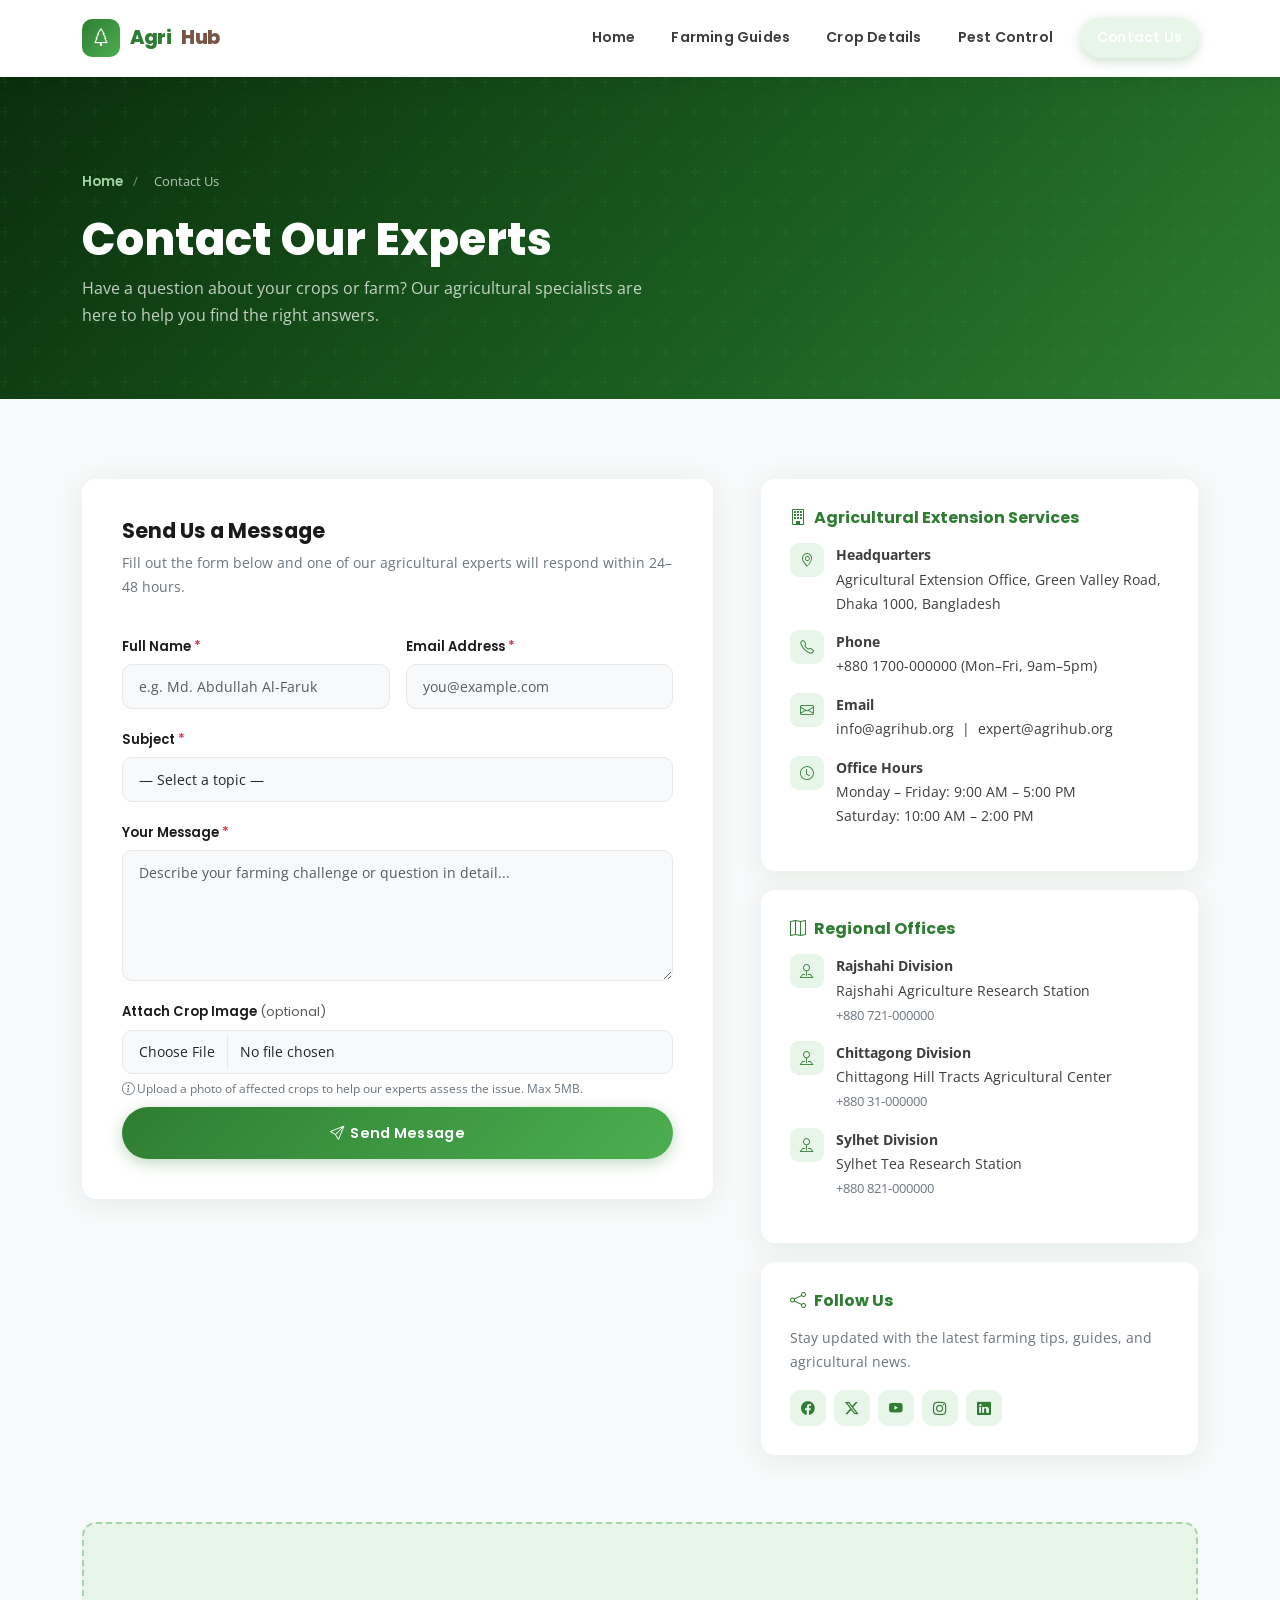
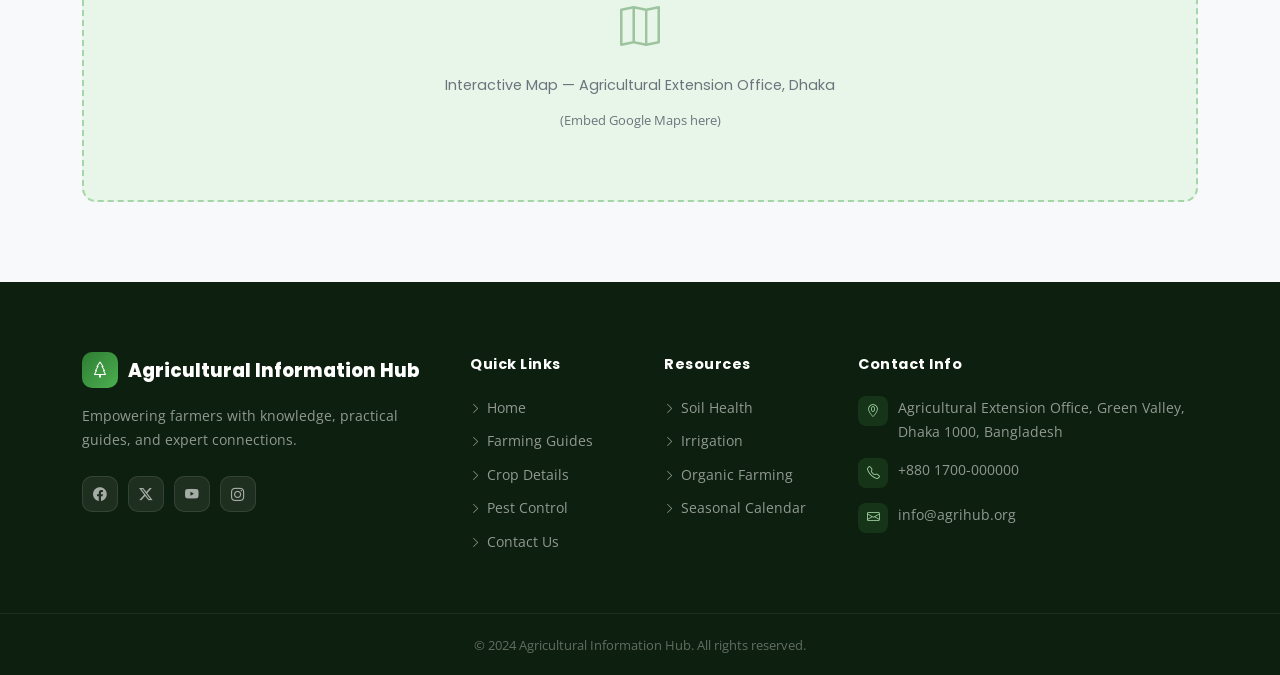
==== contact.html @ 04e67c88 "uploaded base files" ====
<!DOCTYPE html>
<html lang="en">
<head>
  <meta charset="UTF-8" />
  <meta name="viewport" content="width=device-width, initial-scale=1.0" />
  <title>Contact Us – Agricultural Information Hub</title>
  <meta name="description" content="Get in touch with our agricultural experts for personalized farming advice, crop guidance, and pest management support." />

  <link rel="stylesheet" href="https://cdn.jsdelivr.net/npm/bootstrap@5.3.2/dist/css/bootstrap.min.css" />
  <link rel="stylesheet" href="https://cdn.jsdelivr.net/npm/bootstrap-icons@1.11.3/font/bootstrap-icons.min.css" />
  <link rel="stylesheet" href="https://fonts.googleapis.com/css2?family=Poppins:wght@400;600;700;800&family=Open+Sans:wght@400;500;600&display=swap" />
  <link rel="stylesheet" href="css/style.css" />
</head>
<body>

<!-- NAVBAR -->
<nav class="navbar navbar-expand-lg sticky-top" id="mainNav">
  <div class="container">
    <a class="navbar-brand" href="index.html">
      <span class="brand-icon"><i class="bi bi-tree"></i></span>
      Agri<span>Hub</span>
    </a>
    <button class="navbar-toggler" type="button" id="navbarToggler"
            data-bs-toggle="collapse" data-bs-target="#navbarNav"
            aria-controls="navbarNav" aria-expanded="false" aria-label="Toggle navigation">
      <span class="toggler-bar"></span><span class="toggler-bar"></span><span class="toggler-bar"></span>
    </button>
    <div class="collapse navbar-collapse justify-content-end" id="navbarNav">
      <ul class="navbar-nav gap-1">
        <li class="nav-item"><a class="nav-link" href="index.html">Home</a></li>
        <li class="nav-item"><a class="nav-link" href="farming-guides.html">Farming Guides</a></li>
        <li class="nav-item"><a class="nav-link" href="crop-details.html">Crop Details</a></li>
        <li class="nav-item"><a class="nav-link" href="pest-control.html">Pest Control</a></li>
        <li class="nav-item ms-lg-2">
          <a class="nav-link btn-green px-4 active" href="contact.html" style="color:white!important">Contact Us</a>
        </li>
      </ul>
    </div>
  </div>
</nav>

<!-- PAGE HERO -->
<section class="page-hero">
  <div class="container">
    <div class="breadcrumb-nav">
      <a href="index.html">Home</a>
      <span>/</span>
      <span class="current">Contact Us</span>
    </div>
    <h1>Contact Our Experts</h1>
    <p>Have a question about your crops or farm? Our agricultural specialists are here to help you find the right answers.</p>
  </div>
</section>

<!-- CONTACT SECTION -->
<section class="section-contact">
  <div class="container">
    <div class="row g-5">

      <!-- LEFT: Contact Form -->
      <div class="col-lg-7 fade-in">
        <div class="contact-form-wrap">
          <h3>Send Us a Message</h3>
          <p class="subtitle">Fill out the form below and one of our agricultural experts will respond within 24–48 hours.</p>

          <!-- Success Message (hidden by default) -->
          <div class="success-message" id="successMsg">
            <i class="bi bi-check-circle-fill"></i>
            Message Sent Successfully!
            <p style="font-weight:400;font-size:0.9rem;margin-top:0.5rem;color:var(--primary)">Thank you for reaching out. Our team will get back to you within 24–48 hours.</p>
          </div>

          <!-- Contact Form -->
          <form id="contactForm" novalidate>
            <div class="row g-3">

              <!-- Name -->
              <div class="col-md-6">
                <label for="name" class="form-label">Full Name <span class="text-danger">*</span></label>
                <input type="text" class="form-control" id="name" name="name"
                       placeholder="e.g. Md. Abdullah Al-Faruk" autocomplete="name" />
              </div>

              <!-- Email -->
              <div class="col-md-6">
                <label for="email" class="form-label">Email Address <span class="text-danger">*</span></label>
                <input type="email" class="form-control" id="email" name="email"
                       placeholder="you@example.com" autocomplete="email" />
              </div>

              <!-- Subject -->
              <div class="col-12">
                <label for="subject" class="form-label">Subject <span class="text-danger">*</span></label>
                <select class="form-select" id="subject" name="subject">
                  <option value="">— Select a topic —</option>
                  <option value="Crop Cultivation Advice">Crop Cultivation Advice</option>
                  <option value="Pest Control Help">Pest Control Help</option>
                  <option value="Soil Health">Soil Health & Fertilization</option>
                  <option value="Irrigation">Irrigation Methods</option>
                  <option value="Organic Farming">Organic Farming</option>
                  <option value="Seasonal Planning">Seasonal Planning</option>
                  <option value="Other">Other</option>
                </select>
              </div>

              <!-- Message -->
              <div class="col-12">
                <label for="message" class="form-label">Your Message <span class="text-danger">*</span></label>
                <textarea class="form-control" id="message" name="message" rows="5"
                          placeholder="Describe your farming challenge or question in detail..."></textarea>
              </div>

              <!-- File Upload -->
              <div class="col-12">
                <label for="cropImage" class="form-label">
                  Attach Crop Image <span class="text-muted" style="font-weight:400">(optional)</span>
                </label>
                <input type="file" class="form-control" id="cropImage" name="cropImage"
                       accept="image/*,.pdf" />
                <div class="form-text mt-1" style="font-size:0.78rem;color:var(--text-muted)">
                  <i class="bi bi-info-circle"></i> Upload a photo of affected crops to help our experts assess the issue. Max 5MB.
                </div>
              </div>

              <!-- Submit -->
              <div class="col-12 mt-2">
                <button type="submit" class="btn-primary-green w-100 justify-content-center" style="padding:0.85rem">
                  <i class="bi bi-send"></i> Send Message
                </button>
              </div>

            </div>
          </form>
        </div>
      </div>

      <!-- RIGHT: Contact Info -->
      <div class="col-lg-5 fade-in delay-2">

        <!-- Agricultural Extension Services -->
        <div class="contact-info-card">
          <h4><i class="bi bi-building"></i> Agricultural Extension Services</h4>
          <div class="contact-detail">
            <div class="contact-detail-icon"><i class="bi bi-geo-alt"></i></div>
            <div>
              <strong style="font-size:0.9rem">Headquarters</strong><br />
              Agricultural Extension Office, Green Valley Road, Dhaka 1000, Bangladesh
            </div>
          </div>
          <div class="contact-detail">
            <div class="contact-detail-icon"><i class="bi bi-telephone"></i></div>
            <div>
              <strong style="font-size:0.9rem">Phone</strong><br />
              +880 1700-000000 (Mon–Fri, 9am–5pm)
            </div>
          </div>
          <div class="contact-detail">
            <div class="contact-detail-icon"><i class="bi bi-envelope"></i></div>
            <div>
              <strong style="font-size:0.9rem">Email</strong><br />
              info@agrihub.org &nbsp;|&nbsp; expert@agrihub.org
            </div>
          </div>
          <div class="contact-detail">
            <div class="contact-detail-icon"><i class="bi bi-clock"></i></div>
            <div>
              <strong style="font-size:0.9rem">Office Hours</strong><br />
              Monday – Friday: 9:00 AM – 5:00 PM<br />
              Saturday: 10:00 AM – 2:00 PM
            </div>
          </div>
        </div>

        <!-- Regional Offices -->
        <div class="contact-info-card">
          <h4><i class="bi bi-map"></i> Regional Offices</h4>
          <div class="contact-detail">
            <div class="contact-detail-icon"><i class="bi bi-pin-map"></i></div>
            <div>
              <strong style="font-size:0.9rem">Rajshahi Division</strong><br />
              Rajshahi Agriculture Research Station<br />
              <span style="font-size:0.82rem;color:var(--text-muted)">+880 721-000000</span>
            </div>
          </div>
          <div class="contact-detail">
            <div class="contact-detail-icon"><i class="bi bi-pin-map"></i></div>
            <div>
              <strong style="font-size:0.9rem">Chittagong Division</strong><br />
              Chittagong Hill Tracts Agricultural Center<br />
              <span style="font-size:0.82rem;color:var(--text-muted)">+880 31-000000</span>
            </div>
          </div>
          <div class="contact-detail">
            <div class="contact-detail-icon"><i class="bi bi-pin-map"></i></div>
            <div>
              <strong style="font-size:0.9rem">Sylhet Division</strong><br />
              Sylhet Tea Research Station<br />
              <span style="font-size:0.82rem;color:var(--text-muted)">+880 821-000000</span>
            </div>
          </div>
        </div>

        <!-- Follow Us -->
        <div class="contact-info-card">
          <h4><i class="bi bi-share"></i> Follow Us</h4>
          <p style="font-size:0.88rem;color:var(--text-muted);margin-bottom:1rem">Stay updated with the latest farming tips, guides, and agricultural news.</p>
          <div class="d-flex gap-2 flex-wrap">
            <a href="#" class="social-link" style="background:var(--light-green);color:var(--primary);border-color:transparent">
              <i class="bi bi-facebook"></i>
            </a>
            <a href="#" class="social-link" style="background:var(--light-green);color:var(--primary);border-color:transparent">
              <i class="bi bi-twitter-x"></i>
            </a>
            <a href="#" class="social-link" style="background:var(--light-green);color:var(--primary);border-color:transparent">
              <i class="bi bi-youtube"></i>
            </a>
            <a href="#" class="social-link" style="background:var(--light-green);color:var(--primary);border-color:transparent">
              <i class="bi bi-instagram"></i>
            </a>
            <a href="#" class="social-link" style="background:var(--light-green);color:var(--primary);border-color:transparent">
              <i class="bi bi-linkedin"></i>
            </a>
          </div>
        </div>

      </div><!-- end right col -->
    </div><!-- end row -->

    <!-- Map Placeholder -->
    <div class="mt-5 fade-in">
      <div style="background:#e8f5e9;border-radius:var(--radius);height:280px;display:flex;align-items:center;justify-content:center;border:2px dashed #a5d6a7;flex-direction:column;gap:0.8rem">
        <i class="bi bi-map" style="font-size:2.5rem;color:var(--primary);opacity:0.4"></i>
        <p style="color:var(--text-muted);font-family:Poppins;font-size:0.9rem;margin:0">Interactive Map — Agricultural Extension Office, Dhaka</p>
        <span style="font-size:0.8rem;color:var(--text-muted)">(Embed Google Maps here)</span>
      </div>
    </div>

  </div><!-- end container -->
</section>

<!-- FOOTER -->
<footer class="site-footer">
  <div class="container">
    <div class="row g-5">
      <div class="col-lg-4">
        <div class="footer-brand">
          <span class="brand-icon"><i class="bi bi-tree"></i></span>
          Agricultural Information Hub
        </div>
        <p class="footer-desc">Empowering farmers with knowledge, practical guides, and expert connections.</p>
        <div class="social-links">
          <a href="#" class="social-link"><i class="bi bi-facebook"></i></a>
          <a href="#" class="social-link"><i class="bi bi-twitter-x"></i></a>
          <a href="#" class="social-link"><i class="bi bi-youtube"></i></a>
          <a href="#" class="social-link"><i class="bi bi-instagram"></i></a>
        </div>
      </div>
      <div class="col-sm-6 col-lg-2">
        <p class="footer-heading">Quick Links</p>
        <ul class="footer-links">
          <li><a href="index.html"><i class="bi bi-chevron-right"></i> Home</a></li>
          <li><a href="farming-guides.html"><i class="bi bi-chevron-right"></i> Farming Guides</a></li>
          <li><a href="crop-details.html"><i class="bi bi-chevron-right"></i> Crop Details</a></li>
          <li><a href="pest-control.html"><i class="bi bi-chevron-right"></i> Pest Control</a></li>
          <li><a href="contact.html"><i class="bi bi-chevron-right"></i> Contact Us</a></li>
        </ul>
      </div>
      <div class="col-sm-6 col-lg-2">
        <p class="footer-heading">Resources</p>
        <ul class="footer-links">
          <li><a href="#"><i class="bi bi-chevron-right"></i> Soil Health</a></li>
          <li><a href="#"><i class="bi bi-chevron-right"></i> Irrigation</a></li>
          <li><a href="#"><i class="bi bi-chevron-right"></i> Organic Farming</a></li>
          <li><a href="#"><i class="bi bi-chevron-right"></i> Seasonal Calendar</a></li>
        </ul>
      </div>
      <div class="col-lg-4">
        <p class="footer-heading">Contact Info</p>
        <div class="footer-contact-item">
          <span class="footer-contact-icon"><i class="bi bi-geo-alt"></i></span>
          <span>Agricultural Extension Office, Green Valley, Dhaka 1000, Bangladesh</span>
        </div>
        <div class="footer-contact-item">
          <span class="footer-contact-icon"><i class="bi bi-telephone"></i></span>
          <span>+880 1700-000000</span>
        </div>
        <div class="footer-contact-item">
          <span class="footer-contact-icon"><i class="bi bi-envelope"></i></span>
          <span>info@agrihub.org</span>
        </div>
      </div>
    </div>
  </div>
  <div class="footer-bottom">
    <div class="container">
      <p class="mb-0">&copy; 2024 Agricultural Information Hub. All rights reserved.</p>
    </div>
  </div>
</footer>

<button id="scrollTop" aria-label="Scroll to top"><i class="bi bi-arrow-up"></i></button>

<script src="https://cdn.jsdelivr.net/npm/bootstrap@5.3.2/dist/js/bootstrap.bundle.min.js"></script>
<script src="https://code.jquery.com/jquery-3.7.1.min.js"></script>
<script src="js/script.js"></script>
</body>
</html>
---- css/style.css ----
/* =============================================
   Agricultural Information Hub - Main Stylesheet
   Color Palette:
     Primary Green: #2e7d32
     Light Green: #e8f5e9
     Earth Brown: #795548
     Background: #f8f9fa
   Fonts: Poppins (headings), Open Sans (body)
   ============================================= */

/* ---- Google Fonts Import ---- */
@import url('https://fonts.googleapis.com/css2?family=Poppins:wght@400;600;700;800&family=Open+Sans:wght@400;500;600&display=swap');

/* ---- CSS Variables ---- */
:root {
  --primary: #2e7d32;
  --primary-dark: #1b5e20;
  --primary-light: #4caf50;
  --light-green: #e8f5e9;
  --brown: #795548;
  --brown-light: #a1887f;
  --bg: #f8f9fa;
  --white: #ffffff;
  --dark: #1a1a1a;
  --text: #3d3d3d;
  --text-muted: #6c757d;
  --shadow: 0 4px 24px rgba(46,125,50,0.10);
  --shadow-hover: 0 8px 32px rgba(46,125,50,0.18);
  --radius: 14px;
  --transition: all 0.3s cubic-bezier(0.4, 0, 0.2, 1);
}

/* ---- Reset & Base ---- */
*, *::before, *::after { box-sizing: border-box; }

body {
  font-family: 'Open Sans', sans-serif;
  background: var(--bg);
  color: var(--text);
  font-size: 16px;
  line-height: 1.7;
  overflow-x: hidden;
}

h1, h2, h3, h4, h5, h6 {
  font-family: 'Poppins', sans-serif;
  color: var(--dark);
  font-weight: 700;
}

a { text-decoration: none; transition: var(--transition); }
img { max-width: 100%; }

/* =============================================
   NAVBAR
   ============================================= */
.navbar {
  background: var(--white) !important;
  box-shadow: 0 2px 16px rgba(0,0,0,0.08);
  padding: 0.9rem 0;
  z-index: 1050;
}

.navbar-brand {
  display: flex;
  align-items: center;
  gap: 10px;
  font-family: 'Poppins', sans-serif;
  font-weight: 800;
  font-size: 1.2rem;
  color: var(--primary) !important;
  letter-spacing: -0.5px;
}

.navbar-brand .brand-icon {
  width: 38px;
  height: 38px;
  background: linear-gradient(135deg, var(--primary), var(--primary-light));
  border-radius: 10px;
  display: flex;
  align-items: center;
  justify-content: center;
  color: white;
  font-size: 1.1rem;
  flex-shrink: 0;
}

.navbar-brand span { color: var(--brown); }

.nav-link {
  font-family: 'Poppins', sans-serif;
  font-weight: 600;
  font-size: 0.88rem;
  color: var(--text) !important;
  padding: 0.5rem 1rem !important;
  border-radius: 8px;
  letter-spacing: 0.2px;
  transition: var(--transition);
}

.nav-link:hover, .nav-link.active {
  color: var(--primary) !important;
  background: var(--light-green);
}

.navbar-toggler { border: none; outline: none; box-shadow: none !important; }
.navbar-toggler-icon { background-image: none; }
.navbar-toggler .toggler-bar {
  display: block;
  width: 24px;
  height: 2px;
  background: var(--primary);
  margin: 5px 0;
  border-radius: 2px;
  transition: var(--transition);
}

/* =============================================
   HERO SECTION
   ============================================= */
.hero {
  position: relative;
  min-height: 88vh;
  display: flex;
  align-items: center;
  overflow: hidden;
  background: linear-gradient(135deg, #0a2e0c 0%, #1b5e20 40%, #2e7d32 70%, #388e3c 100%);
}

.hero::before {
  content: '';
  position: absolute;
  inset: 0;
  background:
    url("data:image/svg+xml,%3Csvg width='60' height='60' viewBox='0 0 60 60' xmlns='http://www.w3.org/2000/svg'%3E%3Cg fill='none' fill-rule='evenodd'%3E%3Cg fill='%234caf50' fill-opacity='0.07'%3E%3Cpath d='M36 34v-4h-2v4h-4v2h4v4h2v-4h4v-2h-4zm0-30V0h-2v4h-4v2h4v4h2V6h4V4h-4zM6 34v-4H4v4H0v2h4v4h2v-4h4v-2H6zM6 4V0H4v4H0v2h4v4h2V6h4V4H6z'/%3E%3C/g%3E%3C/g%3E%3C/svg%3E");
  opacity: 0.5;
}

.hero-bg-image {
  position: absolute;
  inset: 0;
  background: url('https://images.unsplash.com/photo-1500651230702-0e2d8a49d4ad?w=1600&auto=format&fit=crop') center/cover no-repeat;
  opacity: 0.18;
}

.hero-content {
  position: relative;
  z-index: 2;
  padding: 80px 0;
}

.hero-badge {
  display: inline-flex;
  align-items: center;
  gap: 6px;
  background: rgba(255,255,255,0.12);
  border: 1px solid rgba(255,255,255,0.2);
  color: #a5d6a7;
  font-family: 'Poppins', sans-serif;
  font-size: 0.78rem;
  font-weight: 600;
  letter-spacing: 1px;
  text-transform: uppercase;
  padding: 6px 14px;
  border-radius: 50px;
  margin-bottom: 1.4rem;
}

.hero h1 {
  font-family: 'Poppins', sans-serif;
  font-size: clamp(2.4rem, 5vw, 4rem);
  font-weight: 800;
  color: #ffffff;
  line-height: 1.15;
  letter-spacing: -1px;
  margin-bottom: 1.2rem;
}

.hero h1 .highlight {
  color: #a5d6a7;
  position: relative;
}

.hero p {
  color: rgba(255,255,255,0.8);
  font-size: 1.1rem;
  max-width: 540px;
  margin-bottom: 2rem;
  line-height: 1.75;
}

.hero-stats {
  display: flex;
  gap: 2rem;
  margin-top: 2.5rem;
  flex-wrap: wrap;
}

.hero-stat {
  text-align: center;
}

.hero-stat strong {
  display: block;
  font-family: 'Poppins', sans-serif;
  font-size: 1.6rem;
  font-weight: 800;
  color: #fff;
}

.hero-stat span {
  font-size: 0.78rem;
  color: rgba(255,255,255,0.65);
  letter-spacing: 0.5px;
}

.hero-image-wrap {
  position: relative;
  z-index: 2;
}

.hero-image-card {
  background: rgba(255,255,255,0.08);
  backdrop-filter: blur(16px);
  border: 1px solid rgba(255,255,255,0.15);
  border-radius: 20px;
  overflow: hidden;
  box-shadow: 0 24px 60px rgba(0,0,0,0.3);
}

.hero-image-card img {
  width: 100%;
  height: 360px;
  object-fit: cover;
  display: block;
}

/* Floating info cards on hero image */
.hero-float-card {
  position: absolute;
  background: white;
  border-radius: 12px;
  padding: 12px 16px;
  box-shadow: 0 8px 24px rgba(0,0,0,0.15);
  display: flex;
  align-items: center;
  gap: 10px;
  font-family: 'Poppins', sans-serif;
}

.hero-float-card.card-1 { bottom: -16px; left: -24px; }
.hero-float-card.card-2 { top: -16px; right: -20px; }

.hero-float-icon {
  width: 38px; height: 38px;
  background: var(--light-green);
  border-radius: 10px;
  display: flex;
  align-items: center;
  justify-content: center;
  color: var(--primary);
  font-size: 1rem;
  flex-shrink: 0;
}

.hero-float-label { font-size: 0.7rem; color: var(--text-muted); }
.hero-float-value { font-size: 0.85rem; font-weight: 700; color: var(--dark); line-height: 1.2; }

/* =============================================
   BUTTONS
   ============================================= */
.btn-primary-green {
  background: linear-gradient(135deg, var(--primary), var(--primary-light));
  color: white;
  border: none;
  padding: 0.72rem 1.8rem;
  border-radius: 50px;
  font-family: 'Poppins', sans-serif;
  font-weight: 600;
  font-size: 0.9rem;
  letter-spacing: 0.3px;
  transition: var(--transition);
  box-shadow: 0 4px 15px rgba(46,125,50,0.3);
  cursor: pointer;
  display: inline-flex;
  align-items: center;
  gap: 6px;
}

.btn-primary-green:hover {
  transform: translateY(-2px);
  box-shadow: 0 8px 25px rgba(46,125,50,0.4);
  color: white;
}

.btn-outline-green {
  background: transparent;
  color: white;
  border: 2px solid rgba(255,255,255,0.5);
  padding: 0.68rem 1.8rem;
  border-radius: 50px;
  font-family: 'Poppins', sans-serif;
  font-weight: 600;
  font-size: 0.9rem;
  transition: var(--transition);
  cursor: pointer;
  display: inline-flex;
  align-items: center;
  gap: 6px;
}

.btn-outline-green:hover {
  background: rgba(255,255,255,0.1);
  border-color: white;
  color: white;
  transform: translateY(-2px);
}

.btn-green {
  background: linear-gradient(135deg, var(--primary), var(--primary-light));
  color: white;
  border: none;
  padding: 0.6rem 1.4rem;
  border-radius: 50px;
  font-family: 'Poppins', sans-serif;
  font-weight: 600;
  font-size: 0.85rem;
  transition: var(--transition);
  box-shadow: 0 3px 12px rgba(46,125,50,0.25);
  cursor: pointer;
  display: inline-flex;
  align-items: center;
  gap: 5px;
}

.btn-green:hover {
  transform: translateY(-2px);
  box-shadow: 0 6px 20px rgba(46,125,50,0.35);
  color: white;
}

/* =============================================
   SECTION HEADERS
   ============================================= */
.section-header {
  text-align: center;
  margin-bottom: 3rem;
}

.section-tag {
  display: inline-block;
  background: var(--light-green);
  color: var(--primary);
  font-family: 'Poppins', sans-serif;
  font-size: 0.75rem;
  font-weight: 700;
  letter-spacing: 1.5px;
  text-transform: uppercase;
  padding: 5px 14px;
  border-radius: 50px;
  margin-bottom: 0.8rem;
}

.section-title {
  font-family: 'Poppins', sans-serif;
  font-size: clamp(1.7rem, 3vw, 2.4rem);
  font-weight: 800;
  color: var(--dark);
  line-height: 1.2;
  letter-spacing: -0.5px;
  margin-bottom: 0.8rem;
}

.section-title .accent { color: var(--primary); }

.section-desc {
  color: var(--text-muted);
  max-width: 560px;
  margin: 0 auto;
  font-size: 0.97rem;
}

/* =============================================
   FEATURED CARDS
   ============================================= */
.section-features { padding: 90px 0; background: var(--white); }

.feature-card {
  background: var(--white);
  border-radius: var(--radius);
  overflow: hidden;
  box-shadow: var(--shadow);
  transition: var(--transition);
  height: 100%;
  border: 1px solid rgba(0,0,0,0.04);
}

.feature-card:hover {
  transform: translateY(-6px);
  box-shadow: var(--shadow-hover);
}

.feature-card-img {
  width: 100%;
  height: 200px;
  object-fit: cover;
}

.feature-card-icon {
  width: 52px; height: 52px;
  background: var(--light-green);
  border-radius: 14px;
  display: flex;
  align-items: center;
  justify-content: center;
  color: var(--primary);
  font-size: 1.4rem;
  margin: -26px 24px 0;
  position: relative;
  z-index: 1;
  box-shadow: 0 4px 16px rgba(46,125,50,0.18);
  flex-shrink: 0;
}

.feature-card-body {
  padding: 1.2rem 1.5rem 1.8rem;
}

.feature-card-body h3 {
  font-size: 1.15rem;
  font-weight: 700;
  margin-bottom: 0.5rem;
  margin-top: 0.8rem;
}

.feature-card-body p {
  color: var(--text-muted);
  font-size: 0.9rem;
  margin-bottom: 1.2rem;
}

/* =============================================
   WHY HUB SECTION
   ============================================= */
.section-why {
  padding: 90px 0;
  background: linear-gradient(135deg, #0a2e0c 0%, #1b5e20 60%, #2e7d32 100%);
  position: relative;
  overflow: hidden;
}

.section-why::before {
  content: '';
  position: absolute;
  inset: 0;
  background: url("data:image/svg+xml,%3Csvg width='80' height='80' viewBox='0 0 80 80' xmlns='http://www.w3.org/2000/svg'%3E%3Cg fill='%234caf50' fill-opacity='0.06' fill-rule='evenodd'%3E%3Ccircle cx='40' cy='40' r='20'/%3E%3C/g%3E%3C/svg%3E");
}

.section-why .section-tag { background: rgba(165,214,167,0.15); color: #a5d6a7; }
.section-why .section-title { color: white; }
.section-why .section-desc { color: rgba(255,255,255,0.65); }

.why-card {
  background: rgba(255,255,255,0.06);
  border: 1px solid rgba(255,255,255,0.1);
  border-radius: var(--radius);
  padding: 2rem 1.5rem;
  transition: var(--transition);
  position: relative;
  z-index: 1;
}

.why-card:hover {
  background: rgba(255,255,255,0.1);
  transform: translateY(-4px);
}

.why-icon {
  width: 58px; height: 58px;
  background: rgba(165,214,167,0.15);
  border-radius: 16px;
  display: flex;
  align-items: center;
  justify-content: center;
  color: #a5d6a7;
  font-size: 1.5rem;
  margin-bottom: 1.2rem;
}

.why-card h4 {
  font-size: 1rem;
  font-weight: 700;
  color: white;
  margin-bottom: 0.5rem;
}

.why-card p {
  color: rgba(255,255,255,0.6);
  font-size: 0.88rem;
  margin: 0;
}

/* =============================================
   CTA SECTION
   ============================================= */
.section-cta {
  padding: 80px 0;
  background: var(--light-green);
}

.cta-box {
  background: linear-gradient(135deg, var(--primary), var(--primary-light));
  border-radius: 24px;
  padding: 4rem;
  text-align: center;
  position: relative;
  overflow: hidden;
  box-shadow: 0 16px 48px rgba(46,125,50,0.25);
}

.cta-box::before {
  content: '';
  position: absolute;
  width: 300px; height: 300px;
  background: rgba(255,255,255,0.06);
  border-radius: 50%;
  top: -100px; right: -80px;
}

.cta-box::after {
  content: '';
  position: absolute;
  width: 200px; height: 200px;
  background: rgba(255,255,255,0.05);
  border-radius: 50%;
  bottom: -60px; left: -40px;
}

.cta-box h2 {
  color: white;
  font-size: clamp(1.6rem, 3vw, 2.2rem);
  margin-bottom: 0.8rem;
  position: relative;
  z-index: 1;
}

.cta-box p {
  color: rgba(255,255,255,0.8);
  font-size: 1rem;
  max-width: 500px;
  margin: 0 auto 2rem;
  position: relative;
  z-index: 1;
}

.cta-box .btn-wrap {
  position: relative;
  z-index: 1;
  display: flex;
  gap: 1rem;
  justify-content: center;
  flex-wrap: wrap;
}

.btn-cta-white {
  background: white;
  color: var(--primary);
  border: none;
  padding: 0.72rem 1.8rem;
  border-radius: 50px;
  font-family: 'Poppins', sans-serif;
  font-weight: 700;
  font-size: 0.9rem;
  transition: var(--transition);
  cursor: pointer;
  display: inline-flex;
  align-items: center;
  gap: 6px;
}

.btn-cta-white:hover {
  transform: translateY(-2px);
  box-shadow: 0 8px 24px rgba(0,0,0,0.15);
  color: var(--primary);
}

.btn-cta-outline {
  background: transparent;
  color: white;
  border: 2px solid rgba(255,255,255,0.5);
  padding: 0.68rem 1.8rem;
  border-radius: 50px;
  font-family: 'Poppins', sans-serif;
  font-weight: 600;
  font-size: 0.9rem;
  transition: var(--transition);
  cursor: pointer;
  display: inline-flex;
  align-items: center;
  gap: 6px;
  text-decoration: none;
}

.btn-cta-outline:hover {
  background: rgba(255,255,255,0.1);
  border-color: white;
  color: white;
  transform: translateY(-2px);
}

/* =============================================
   FOOTER
   ============================================= */
.site-footer {
  background: #0d1f0e;
  color: rgba(255,255,255,0.75);
  padding: 70px 0 0;
}

.footer-brand {
  display: flex;
  align-items: center;
  gap: 10px;
  font-family: 'Poppins', sans-serif;
  font-weight: 800;
  font-size: 1.15rem;
  color: white;
  margin-bottom: 1rem;
}

.footer-brand .brand-icon {
  width: 36px; height: 36px;
  background: linear-gradient(135deg, var(--primary), var(--primary-light));
  border-radius: 10px;
  display: flex;
  align-items: center;
  justify-content: center;
  color: white;
  font-size: 1rem;
  flex-shrink: 0;
}

.footer-desc {
  font-size: 0.88rem;
  color: rgba(255,255,255,0.55);
  margin-bottom: 1.5rem;
  line-height: 1.7;
}

.footer-heading {
  font-family: 'Poppins', sans-serif;
  font-size: 0.9rem;
  font-weight: 700;
  color: white;
  margin-bottom: 1.2rem;
  letter-spacing: 0.5px;
}

.footer-links { list-style: none; padding: 0; margin: 0; }
.footer-links li { margin-bottom: 0.6rem; }
.footer-links a {
  color: rgba(255,255,255,0.55);
  font-size: 0.88rem;
  display: flex;
  align-items: center;
  gap: 6px;
  transition: var(--transition);
}
.footer-links a:hover { color: #a5d6a7; padding-left: 4px; }
.footer-links a i { font-size: 0.7rem; }

.footer-contact-item {
  display: flex;
  align-items: flex-start;
  gap: 10px;
  margin-bottom: 0.9rem;
  font-size: 0.88rem;
  color: rgba(255,255,255,0.55);
}

.footer-contact-icon {
  width: 30px; height: 30px;
  background: rgba(76,175,80,0.15);
  border-radius: 8px;
  display: flex;
  align-items: center;
  justify-content: center;
  color: #a5d6a7;
  flex-shrink: 0;
  font-size: 0.8rem;
}

.social-links { display: flex; gap: 10px; margin-top: 1.2rem; }

.social-link {
  width: 36px; height: 36px;
  background: rgba(255,255,255,0.07);
  border: 1px solid rgba(255,255,255,0.1);
  border-radius: 10px;
  display: flex;
  align-items: center;
  justify-content: center;
  color: rgba(255,255,255,0.6);
  font-size: 0.85rem;
  transition: var(--transition);
}

.social-link:hover {
  background: var(--primary);
  border-color: var(--primary);
  color: white;
  transform: translateY(-2px);
}

.footer-bottom {
  border-top: 1px solid rgba(255,255,255,0.07);
  margin-top: 50px;
  padding: 1.2rem 0;
  text-align: center;
  font-size: 0.82rem;
  color: rgba(255,255,255,0.35);
}

/* =============================================
   PAGE HERO (inner pages)
   ============================================= */
.page-hero {
  background: linear-gradient(135deg, #0a2e0c 0%, #1b5e20 60%, #2e7d32 100%);
  padding: 90px 0 70px;
  position: relative;
  overflow: hidden;
}

.page-hero::before {
  content: '';
  position: absolute;
  inset: 0;
  background: url("data:image/svg+xml,%3Csvg width='60' height='60' viewBox='0 0 60 60' xmlns='http://www.w3.org/2000/svg'%3E%3Cg fill='%234caf50' fill-opacity='0.07'%3E%3Cpath d='M36 34v-4h-2v4h-4v2h4v4h2v-4h4v-2h-4zm0-30V0h-2v4h-4v2h4v4h2V6h4V4h-4zM6 34v-4H4v4H0v2h4v4h2v-4h4v-2H6zM6 4V0H4v4H0v2h4v4h2V6h4V4H6z'/%3E%3C/g%3E%3C/svg%3E");
}

.page-hero h1 {
  font-family: 'Poppins', sans-serif;
  font-size: clamp(1.8rem, 4vw, 2.8rem);
  font-weight: 800;
  color: white;
  margin-bottom: 0.5rem;
  position: relative;
  z-index: 1;
}

.page-hero p {
  color: rgba(255,255,255,0.75);
  font-size: 1rem;
  max-width: 560px;
  margin: 0;
  position: relative;
  z-index: 1;
}

.breadcrumb-nav {
  position: relative;
  z-index: 1;
  margin-bottom: 1.2rem;
}

.breadcrumb-nav a {
  color: #a5d6a7;
  font-size: 0.82rem;
  font-family: 'Poppins', sans-serif;
  font-weight: 600;
}

.breadcrumb-nav span {
  color: rgba(255,255,255,0.45);
  font-size: 0.82rem;
  margin: 0 6px;
}

.breadcrumb-nav .current {
  color: rgba(255,255,255,0.7);
  font-size: 0.82rem;
}

/* =============================================
   GUIDE CARDS (Farming Guides)
   ============================================= */
.section-guides { padding: 80px 0; }

.filter-bar {
  display: flex;
  gap: 8px;
  flex-wrap: wrap;
  margin-bottom: 2.5rem;
}

.filter-btn {
  background: var(--white);
  border: 1.5px solid #e0e0e0;
  color: var(--text-muted);
  padding: 7px 18px;
  border-radius: 50px;
  font-family: 'Poppins', sans-serif;
  font-size: 0.82rem;
  font-weight: 600;
  cursor: pointer;
  transition: var(--transition);
}

.filter-btn:hover, .filter-btn.active {
  background: var(--primary);
  border-color: var(--primary);
  color: white;
  box-shadow: 0 3px 12px rgba(46,125,50,0.25);
}

.guide-card {
  background: var(--white);
  border-radius: var(--radius);
  overflow: hidden;
  box-shadow: var(--shadow);
  transition: var(--transition);
  height: 100%;
  border: 1px solid rgba(0,0,0,0.04);
}

.guide-card:hover {
  transform: translateY(-5px);
  box-shadow: var(--shadow-hover);
}

.guide-card-img {
  width: 100%;
  height: 190px;
  object-fit: cover;
}

.guide-cat-tag {
  display: inline-block;
  font-size: 0.7rem;
  font-family: 'Poppins', sans-serif;
  font-weight: 700;
  letter-spacing: 0.5px;
  text-transform: uppercase;
  padding: 3px 10px;
  border-radius: 50px;
  margin-bottom: 0.6rem;
}

.tag-crop { background: #e8f5e9; color: #2e7d32; }
.tag-organic { background: #f3e5f5; color: #7b1fa2; }
.tag-seasonal { background: #fff3e0; color: #e65100; }
.tag-irrigation { background: #e3f2fd; color: #1565c0; }

.guide-card-body {
  padding: 1.3rem 1.4rem 1.6rem;
}

.guide-card-body h4 {
  font-size: 1rem;
  font-weight: 700;
  margin-bottom: 0.5rem;
  color: var(--dark);
}

.guide-card-body p {
  color: var(--text-muted);
  font-size: 0.86rem;
  margin-bottom: 1rem;
  line-height: 1.6;
}

.guide-meta {
  display: flex;
  align-items: center;
  justify-content: space-between;
  font-size: 0.78rem;
  color: var(--text-muted);
  margin-bottom: 1rem;
}

.guide-meta i { font-size: 0.75rem; margin-right: 3px; }

/* =============================================
   CROP DETAILS PAGE
   ============================================= */
.section-crops { padding: 80px 0; }

.crop-category-tabs .nav-link {
  color: var(--text-muted) !important;
  font-size: 0.88rem;
  padding: 0.5rem 1.2rem !important;
  border-radius: 50px !important;
  border: 1.5px solid transparent !important;
}

.crop-category-tabs .nav-link.active {
  background: var(--primary) !important;
  color: white !important;
  border-color: var(--primary) !important;
}

.crop-card {
  background: var(--white);
  border-radius: var(--radius);
  overflow: hidden;
  box-shadow: var(--shadow);
  transition: var(--transition);
  border: 1px solid rgba(0,0,0,0.04);
  margin-bottom: 1.5rem;
}

.crop-card:hover { box-shadow: var(--shadow-hover); }

.crop-card-img {
  width: 100%;
  height: 180px;
  object-fit: cover;
}

.crop-card-body { padding: 1.4rem; }

.crop-card-body h4 {
  font-size: 1.05rem;
  font-weight: 700;
  margin-bottom: 1rem;
  color: var(--dark);
}

.crop-info-grid {
  display: grid;
  grid-template-columns: 1fr 1fr;
  gap: 0.6rem;
  margin-bottom: 1rem;
}

.crop-info-item {
  background: var(--bg);
  border-radius: 8px;
  padding: 0.5rem 0.7rem;
}

.crop-info-label {
  font-size: 0.7rem;
  color: var(--text-muted);
  font-weight: 600;
  letter-spacing: 0.3px;
  text-transform: uppercase;
  display: block;
  margin-bottom: 2px;
}

.crop-info-value {
  font-size: 0.82rem;
  font-weight: 600;
  color: var(--dark);
}

.crop-uses {
  font-size: 0.82rem;
  color: var(--text-muted);
  border-top: 1px solid #f0f0f0;
  padding-top: 0.8rem;
  margin-top: 0.5rem;
}

.crop-uses strong { color: var(--primary); }

/* =============================================
   PEST CONTROL PAGE
   ============================================= */
.section-pest { padding: 80px 0; }

.pest-section-card {
  background: var(--white);
  border-radius: var(--radius);
  padding: 2.2rem;
  box-shadow: var(--shadow);
  margin-bottom: 2rem;
  border-left: 4px solid var(--primary);
}

.pest-section-title {
  display: flex;
  align-items: center;
  gap: 12px;
  margin-bottom: 1.5rem;
}

.pest-section-icon {
  width: 48px; height: 48px;
  background: var(--light-green);
  border-radius: 12px;
  display: flex;
  align-items: center;
  justify-content: center;
  color: var(--primary);
  font-size: 1.3rem;
}

.pest-section-title h3 {
  font-size: 1.2rem;
  font-weight: 700;
  margin: 0;
}

.pest-method-item {
  display: flex;
  align-items: flex-start;
  gap: 14px;
  padding: 1rem 0;
  border-bottom: 1px solid #f5f5f5;
}

.pest-method-item:last-child { border-bottom: none; }

.pest-method-icon {
  width: 40px; height: 40px;
  background: var(--light-green);
  border-radius: 10px;
  display: flex;
  align-items: center;
  justify-content: center;
  color: var(--primary);
  font-size: 1rem;
  flex-shrink: 0;
}

.pest-method-item h5 {
  font-size: 0.92rem;
  font-weight: 700;
  margin-bottom: 0.2rem;
}

.pest-method-item p {
  font-size: 0.85rem;
  color: var(--text-muted);
  margin: 0;
}

.tips-card {
  background: linear-gradient(135deg, var(--primary), var(--primary-light));
  border-radius: var(--radius);
  padding: 2.2rem;
  color: white;
}

.tips-card h3 {
  color: white;
  font-size: 1.2rem;
  margin-bottom: 1.2rem;
  display: flex;
  align-items: center;
  gap: 10px;
}

.tips-list { list-style: none; padding: 0; margin: 0; }

.tips-list li {
  display: flex;
  align-items: flex-start;
  gap: 10px;
  padding: 0.6rem 0;
  border-bottom: 1px solid rgba(255,255,255,0.12);
  font-size: 0.88rem;
  color: rgba(255,255,255,0.85);
}

.tips-list li:last-child { border-bottom: none; }

.tips-list li::before {
  content: '✓';
  width: 20px; height: 20px;
  background: rgba(255,255,255,0.15);
  border-radius: 50%;
  display: flex;
  align-items: center;
  justify-content: center;
  font-size: 0.7rem;
  flex-shrink: 0;
  margin-top: 1px;
}

/* =============================================
   CONTACT PAGE
   ============================================= */
.section-contact { padding: 80px 0; }

.contact-form-wrap {
  background: var(--white);
  border-radius: var(--radius);
  padding: 2.5rem;
  box-shadow: var(--shadow);
}

.contact-form-wrap h3 {
  font-size: 1.3rem;
  font-weight: 700;
  margin-bottom: 0.4rem;
}

.contact-form-wrap .subtitle {
  color: var(--text-muted);
  font-size: 0.9rem;
  margin-bottom: 2rem;
}

.form-label {
  font-family: 'Poppins', sans-serif;
  font-size: 0.82rem;
  font-weight: 600;
  color: var(--dark);
  margin-bottom: 0.4rem;
}

.form-control, .form-select {
  border: 1.5px solid #e8e8e8;
  border-radius: 10px;
  padding: 0.65rem 1rem;
  font-size: 0.9rem;
  font-family: 'Open Sans', sans-serif;
  transition: var(--transition);
  background: var(--bg);
}

.form-control:focus, .form-select:focus {
  border-color: var(--primary);
  box-shadow: 0 0 0 3px rgba(46,125,50,0.1);
  background: white;
  outline: none;
}

.form-control.is-invalid { border-color: #e53935; }
.invalid-feedback { font-size: 0.78rem; }

.success-message {
  display: none;
  background: var(--light-green);
  border: 1px solid #a5d6a7;
  border-radius: 12px;
  padding: 1.2rem 1.5rem;
  text-align: center;
  color: var(--primary);
  font-family: 'Poppins', sans-serif;
  font-weight: 600;
}

.success-message i { font-size: 2rem; display: block; margin-bottom: 0.5rem; }

.contact-info-wrap { margin-top: 1.5rem; }

.contact-info-card {
  background: var(--white);
  border-radius: var(--radius);
  padding: 1.8rem;
  box-shadow: var(--shadow);
  margin-bottom: 1.2rem;
}

.contact-info-card h4 {
  font-size: 1rem;
  font-weight: 700;
  margin-bottom: 1rem;
  display: flex;
  align-items: center;
  gap: 8px;
  color: var(--primary);
}

.contact-detail {
  display: flex;
  align-items: flex-start;
  gap: 12px;
  margin-bottom: 0.9rem;
  font-size: 0.88rem;
  color: var(--text);
}

.contact-detail-icon {
  width: 34px; height: 34px;
  background: var(--light-green);
  border-radius: 9px;
  display: flex;
  align-items: center;
  justify-content: center;
  color: var(--primary);
  font-size: 0.85rem;
  flex-shrink: 0;
}

/* =============================================
   SCROLL TO TOP
   ============================================= */
#scrollTop {
  position: fixed;
  bottom: 28px;
  right: 28px;
  width: 44px; height: 44px;
  background: var(--primary);
  color: white;
  border: none;
  border-radius: 12px;
  display: none;
  align-items: center;
  justify-content: center;
  font-size: 1rem;
  cursor: pointer;
  box-shadow: 0 4px 16px rgba(46,125,50,0.35);
  transition: var(--transition);
  z-index: 9999;
}

#scrollTop:hover {
  background: var(--primary-dark);
  transform: translateY(-2px);
}

#scrollTop.visible { display: flex; }

/* =============================================
   ANIMATIONS (Fade In)
   ============================================= */
.fade-in {
  opacity: 0;
  transform: translateY(30px);
  transition: opacity 0.6s ease, transform 0.6s ease;
}

.fade-in.visible {
  opacity: 1;
  transform: translateY(0);
}

/* Delay variants */
.delay-1 { transition-delay: 0.1s; }
.delay-2 { transition-delay: 0.2s; }
.delay-3 { transition-delay: 0.3s; }
.delay-4 { transition-delay: 0.4s; }

/* =============================================
   RESPONSIVE
   ============================================= */
@media (max-width: 991px) {
  .hero { min-height: auto; }
  .hero-content { padding: 60px 0 40px; }
  .hero-image-wrap { margin-top: 2rem; }
  .hero-float-card.card-1, .hero-float-card.card-2 { display: none; }
  .cta-box { padding: 2.5rem 1.5rem; }
}

@media (max-width: 767px) {
  .hero h1 { font-size: 2rem; }
  .hero-stats { gap: 1.2rem; }
  .section-features, .section-why, .section-cta { padding: 60px 0; }
  .filter-bar { gap: 6px; }
  .contact-form-wrap { padding: 1.5rem; }
  .crop-info-grid { grid-template-columns: 1fr; }
}

/* =============================================
   UTILITY
   ============================================= */
.text-primary-green { color: var(--primary) !important; }
.bg-light-green { background: var(--light-green) !important; }
.bg-primary-green { background: var(--primary) !important; }
.section-pad { padding: 80px 0; }
.rounded-xl { border-radius: var(--radius) !important; }
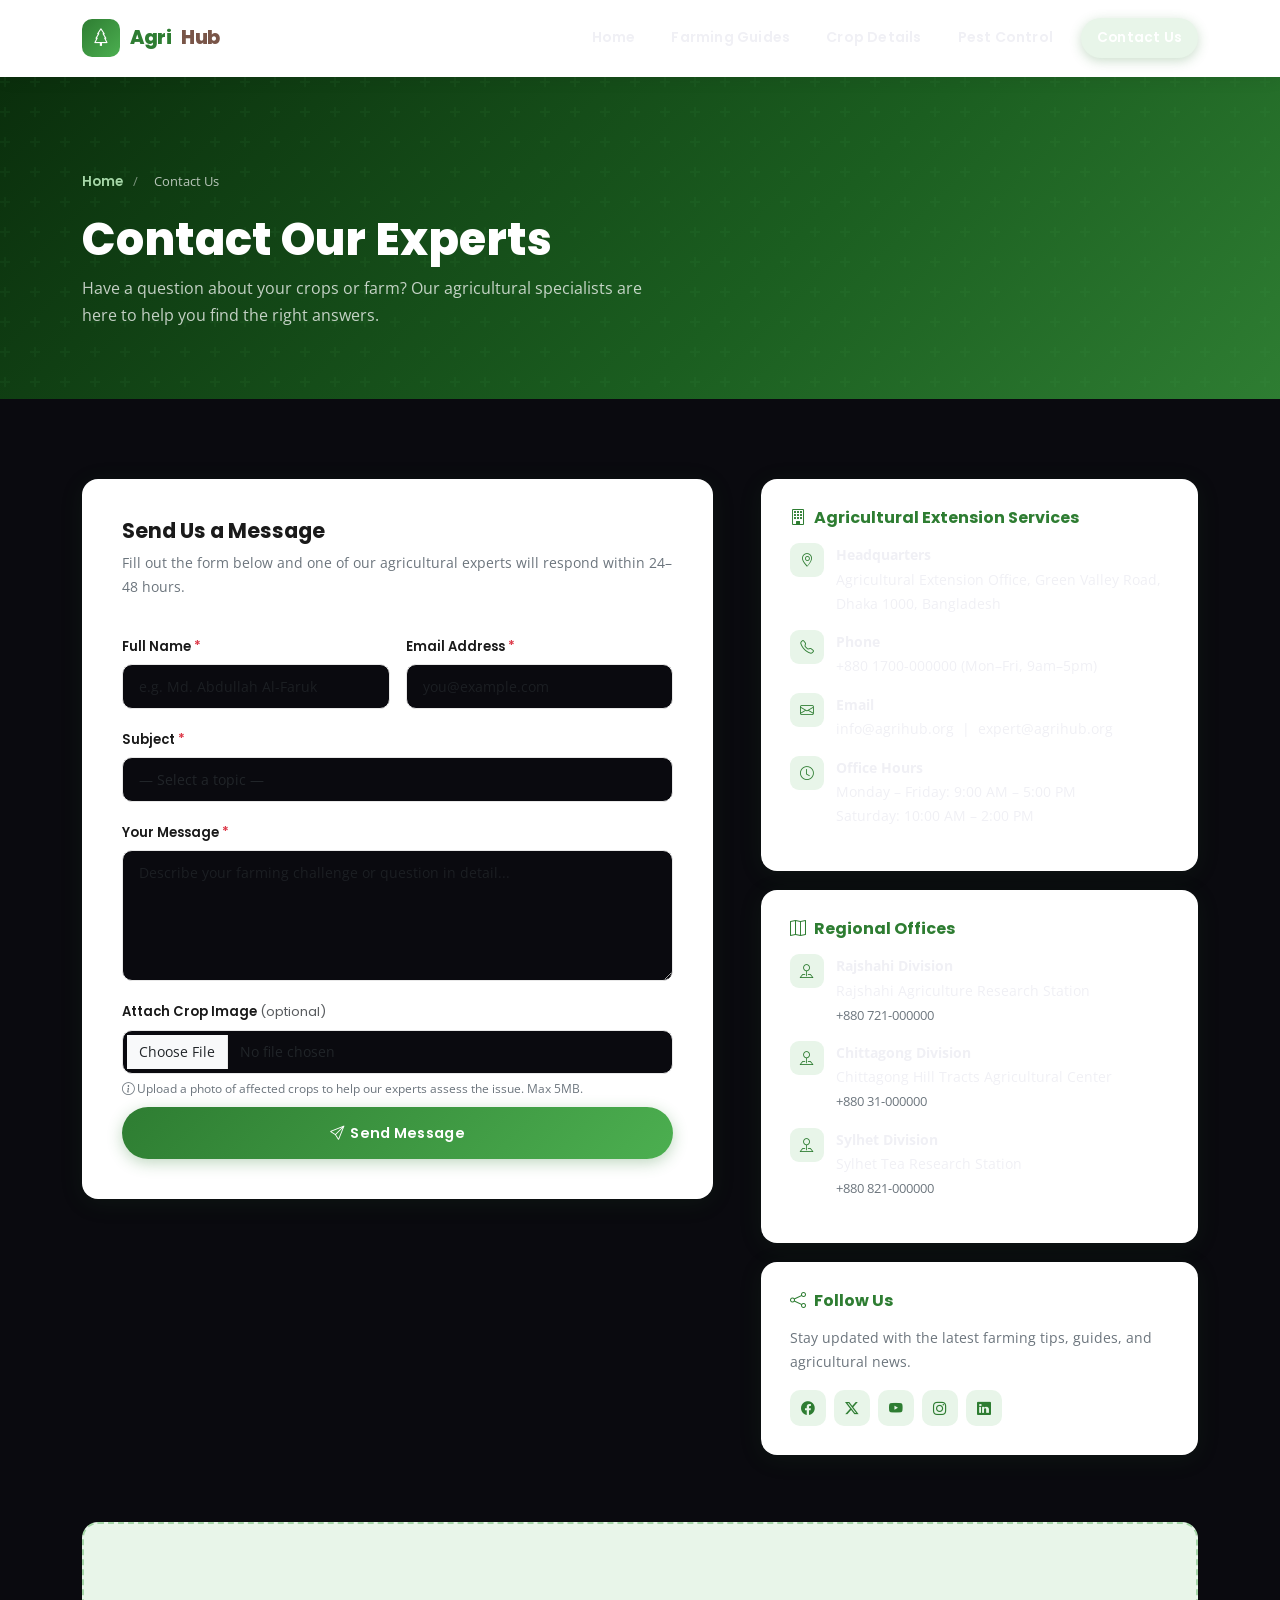
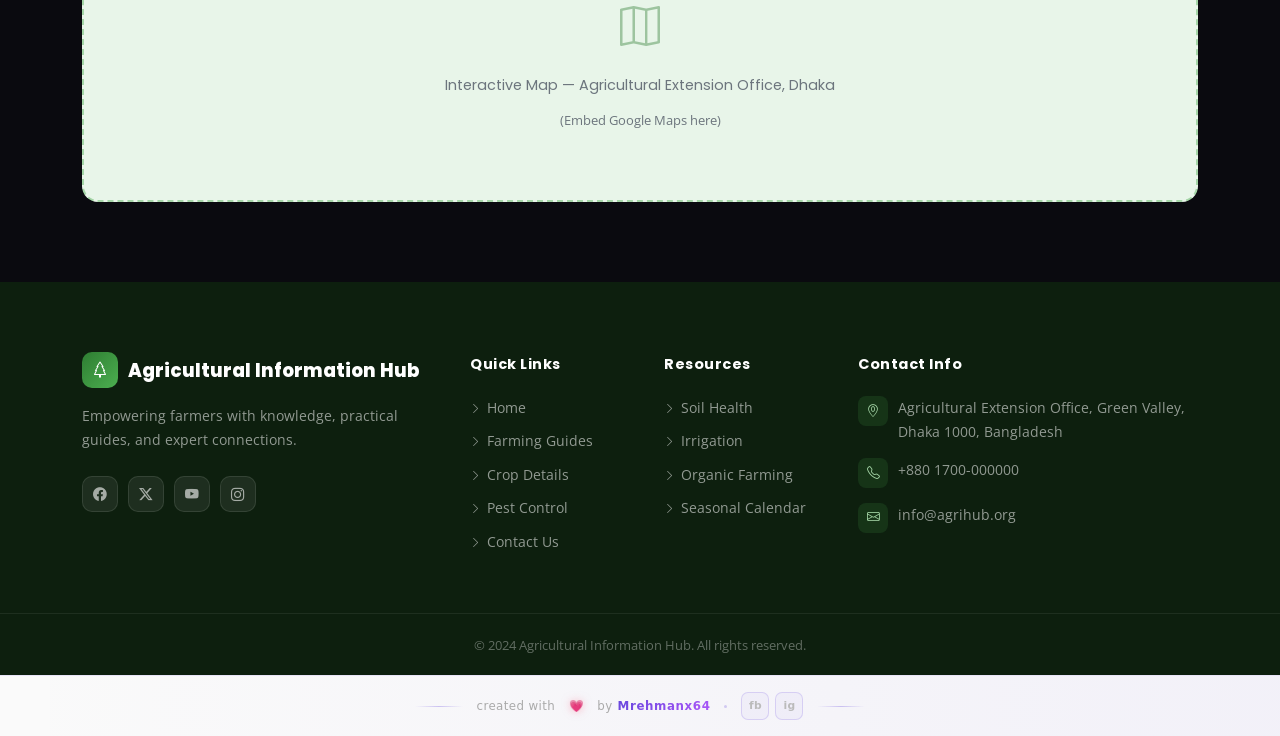
==== commit 1db5a7d8: "added signature" ====
--- a/contact.html
+++ b/contact.html
@@ -1,307 +1,585 @@
-<!DOCTYPE html>
+<!doctype html>
 <html lang="en">
-<head>
-  <meta charset="UTF-8" />
-  <meta name="viewport" content="width=device-width, initial-scale=1.0" />
-  <title>Contact Us – Agricultural Information Hub</title>
-  <meta name="description" content="Get in touch with our agricultural experts for personalized farming advice, crop guidance, and pest management support." />
-
-  <link rel="stylesheet" href="https://cdn.jsdelivr.net/npm/bootstrap@5.3.2/dist/css/bootstrap.min.css" />
-  <link rel="stylesheet" href="https://cdn.jsdelivr.net/npm/bootstrap-icons@1.11.3/font/bootstrap-icons.min.css" />
-  <link rel="stylesheet" href="https://fonts.googleapis.com/css2?family=Poppins:wght@400;600;700;800&family=Open+Sans:wght@400;500;600&display=swap" />
-  <link rel="stylesheet" href="css/style.css" />
-</head>
-<body>
-
-<!-- NAVBAR -->
-<nav class="navbar navbar-expand-lg sticky-top" id="mainNav">
-  <div class="container">
-    <a class="navbar-brand" href="index.html">
-      <span class="brand-icon"><i class="bi bi-tree"></i></span>
-      Agri<span>Hub</span>
-    </a>
-    <button class="navbar-toggler" type="button" id="navbarToggler"
-            data-bs-toggle="collapse" data-bs-target="#navbarNav"
-            aria-controls="navbarNav" aria-expanded="false" aria-label="Toggle navigation">
-      <span class="toggler-bar"></span><span class="toggler-bar"></span><span class="toggler-bar"></span>
+  <head>
+    <meta charset="UTF-8" />
+    <meta name="viewport" content="width=device-width, initial-scale=1.0" />
+    <title>Contact Us – Agricultural Information Hub</title>
+    <meta
+      name="description"
+      content="Get in touch with our agricultural experts for personalized farming advice, crop guidance, and pest management support."
+    />
+
+    <link
+      rel="stylesheet"
+      href="https://cdn.jsdelivr.net/npm/bootstrap@5.3.2/dist/css/bootstrap.min.css"
+    />
+    <link
+      rel="stylesheet"
+      href="https://cdn.jsdelivr.net/npm/bootstrap-icons@1.11.3/font/bootstrap-icons.min.css"
+    />
+    <link
+      rel="stylesheet"
+      href="https://fonts.googleapis.com/css2?family=Poppins:wght@400;600;700;800&family=Open+Sans:wght@400;500;600&display=swap"
+    />
+    <link rel="stylesheet" href="css/style.css" />
+  </head>
+  <body>
+    <!-- NAVBAR -->
+    <nav class="navbar navbar-expand-lg sticky-top" id="mainNav">
+      <div class="container">
+        <a class="navbar-brand" href="index.html">
+          <span class="brand-icon"><i class="bi bi-tree"></i></span>
+          Agri<span>Hub</span>
+        </a>
+        <button
+          class="navbar-toggler"
+          type="button"
+          id="navbarToggler"
+          data-bs-toggle="collapse"
+          data-bs-target="#navbarNav"
+          aria-controls="navbarNav"
+          aria-expanded="false"
+          aria-label="Toggle navigation"
+        >
+          <span class="toggler-bar"></span><span class="toggler-bar"></span
+          ><span class="toggler-bar"></span>
+        </button>
+        <div
+          class="collapse navbar-collapse justify-content-end"
+          id="navbarNav"
+        >
+          <ul class="navbar-nav gap-1">
+            <li class="nav-item">
+              <a class="nav-link" href="index.html">Home</a>
+            </li>
+            <li class="nav-item">
+              <a class="nav-link" href="farming-guides.html">Farming Guides</a>
+            </li>
+            <li class="nav-item">
+              <a class="nav-link" href="crop-details.html">Crop Details</a>
+            </li>
+            <li class="nav-item">
+              <a class="nav-link" href="pest-control.html">Pest Control</a>
+            </li>
+            <li class="nav-item ms-lg-2">
+              <a
+                class="nav-link btn-green px-4 active"
+                href="contact.html"
+                style="color: white !important"
+                >Contact Us</a
+              >
+            </li>
+          </ul>
+        </div>
+      </div>
+    </nav>
+
+    <!-- PAGE HERO -->
+    <section class="page-hero">
+      <div class="container">
+        <div class="breadcrumb-nav">
+          <a href="index.html">Home</a>
+          <span>/</span>
+          <span class="current">Contact Us</span>
+        </div>
+        <h1>Contact Our Experts</h1>
+        <p>
+          Have a question about your crops or farm? Our agricultural specialists
+          are here to help you find the right answers.
+        </p>
+      </div>
+    </section>
+
+    <!-- CONTACT SECTION -->
+    <section class="section-contact">
+      <div class="container">
+        <div class="row g-5">
+          <!-- LEFT: Contact Form -->
+          <div class="col-lg-7 fade-in">
+            <div class="contact-form-wrap">
+              <h3>Send Us a Message</h3>
+              <p class="subtitle">
+                Fill out the form below and one of our agricultural experts will
+                respond within 24–48 hours.
+              </p>
+
+              <!-- Success Message (hidden by default) -->
+              <div class="success-message" id="successMsg">
+                <i class="bi bi-check-circle-fill"></i>
+                Message Sent Successfully!
+                <p
+                  style="
+                    font-weight: 400;
+                    font-size: 0.9rem;
+                    margin-top: 0.5rem;
+                    color: var(--primary);
+                  "
+                >
+                  Thank you for reaching out. Our team will get back to you
+                  within 24–48 hours.
+                </p>
+              </div>
+
+              <!-- Contact Form -->
+              <form id="contactForm" novalidate>
+                <div class="row g-3">
+                  <!-- Name -->
+                  <div class="col-md-6">
+                    <label for="name" class="form-label"
+                      >Full Name <span class="text-danger">*</span></label
+                    >
+                    <input
+                      type="text"
+                      class="form-control"
+                      id="name"
+                      name="name"
+                      placeholder="e.g. Md. Abdullah Al-Faruk"
+                      autocomplete="name"
+                    />
+                  </div>
+
+                  <!-- Email -->
+                  <div class="col-md-6">
+                    <label for="email" class="form-label"
+                      >Email Address <span class="text-danger">*</span></label
+                    >
+                    <input
+                      type="email"
+                      class="form-control"
+                      id="email"
+                      name="email"
+                      placeholder="you@example.com"
+                      autocomplete="email"
+                    />
+                  </div>
+
+                  <!-- Subject -->
+                  <div class="col-12">
+                    <label for="subject" class="form-label"
+                      >Subject <span class="text-danger">*</span></label
+                    >
+                    <select class="form-select" id="subject" name="subject">
+                      <option value="">— Select a topic —</option>
+                      <option value="Crop Cultivation Advice">
+                        Crop Cultivation Advice
+                      </option>
+                      <option value="Pest Control Help">
+                        Pest Control Help
+                      </option>
+                      <option value="Soil Health">
+                        Soil Health & Fertilization
+                      </option>
+                      <option value="Irrigation">Irrigation Methods</option>
+                      <option value="Organic Farming">Organic Farming</option>
+                      <option value="Seasonal Planning">
+                        Seasonal Planning
+                      </option>
+                      <option value="Other">Other</option>
+                    </select>
+                  </div>
+
+                  <!-- Message -->
+                  <div class="col-12">
+                    <label for="message" class="form-label"
+                      >Your Message <span class="text-danger">*</span></label
+                    >
+                    <textarea
+                      class="form-control"
+                      id="message"
+                      name="message"
+                      rows="5"
+                      placeholder="Describe your farming challenge or question in detail..."
+                    ></textarea>
+                  </div>
+
+                  <!-- File Upload -->
+                  <div class="col-12">
+                    <label for="cropImage" class="form-label">
+                      Attach Crop Image
+                      <span class="text-muted" style="font-weight: 400"
+                        >(optional)</span
+                      >
+                    </label>
+                    <input
+                      type="file"
+                      class="form-control"
+                      id="cropImage"
+                      name="cropImage"
+                      accept="image/*,.pdf"
+                    />
+                    <div
+                      class="form-text mt-1"
+                      style="font-size: 0.78rem; color: var(--text-muted)"
+                    >
+                      <i class="bi bi-info-circle"></i> Upload a photo of
+                      affected crops to help our experts assess the issue. Max
+                      5MB.
+                    </div>
+                  </div>
+
+                  <!-- Submit -->
+                  <div class="col-12 mt-2">
+                    <button
+                      type="submit"
+                      class="btn-primary-green w-100 justify-content-center"
+                      style="padding: 0.85rem"
+                    >
+                      <i class="bi bi-send"></i> Send Message
+                    </button>
+                  </div>
+                </div>
+              </form>
+            </div>
+          </div>
+
+          <!-- RIGHT: Contact Info -->
+          <div class="col-lg-5 fade-in delay-2">
+            <!-- Agricultural Extension Services -->
+            <div class="contact-info-card">
+              <h4>
+                <i class="bi bi-building"></i> Agricultural Extension Services
+              </h4>
+              <div class="contact-detail">
+                <div class="contact-detail-icon">
+                  <i class="bi bi-geo-alt"></i>
+                </div>
+                <div>
+                  <strong style="font-size: 0.9rem">Headquarters</strong><br />
+                  Agricultural Extension Office, Green Valley Road, Dhaka 1000,
+                  Bangladesh
+                </div>
+              </div>
+              <div class="contact-detail">
+                <div class="contact-detail-icon">
+                  <i class="bi bi-telephone"></i>
+                </div>
+                <div>
+                  <strong style="font-size: 0.9rem">Phone</strong><br />
+                  +880 1700-000000 (Mon–Fri, 9am–5pm)
+                </div>
+              </div>
+              <div class="contact-detail">
+                <div class="contact-detail-icon">
+                  <i class="bi bi-envelope"></i>
+                </div>
+                <div>
+                  <strong style="font-size: 0.9rem">Email</strong><br />
+                  info@agrihub.org &nbsp;|&nbsp; expert@agrihub.org
+                </div>
+              </div>
+              <div class="contact-detail">
+                <div class="contact-detail-icon">
+                  <i class="bi bi-clock"></i>
+                </div>
+                <div>
+                  <strong style="font-size: 0.9rem">Office Hours</strong><br />
+                  Monday – Friday: 9:00 AM – 5:00 PM<br />
+                  Saturday: 10:00 AM – 2:00 PM
+                </div>
+              </div>
+            </div>
+
+            <!-- Regional Offices -->
+            <div class="contact-info-card">
+              <h4><i class="bi bi-map"></i> Regional Offices</h4>
+              <div class="contact-detail">
+                <div class="contact-detail-icon">
+                  <i class="bi bi-pin-map"></i>
+                </div>
+                <div>
+                  <strong style="font-size: 0.9rem">Rajshahi Division</strong
+                  ><br />
+                  Rajshahi Agriculture Research Station<br />
+                  <span style="font-size: 0.82rem; color: var(--text-muted)"
+                    >+880 721-000000</span
+                  >
+                </div>
+              </div>
+              <div class="contact-detail">
+                <div class="contact-detail-icon">
+                  <i class="bi bi-pin-map"></i>
+                </div>
+                <div>
+                  <strong style="font-size: 0.9rem">Chittagong Division</strong
+                  ><br />
+                  Chittagong Hill Tracts Agricultural Center<br />
+                  <span style="font-size: 0.82rem; color: var(--text-muted)"
+                    >+880 31-000000</span
+                  >
+                </div>
+              </div>
+              <div class="contact-detail">
+                <div class="contact-detail-icon">
+                  <i class="bi bi-pin-map"></i>
+                </div>
+                <div>
+                  <strong style="font-size: 0.9rem">Sylhet Division</strong
+                  ><br />
+                  Sylhet Tea Research Station<br />
+                  <span style="font-size: 0.82rem; color: var(--text-muted)"
+                    >+880 821-000000</span
+                  >
+                </div>
+              </div>
+            </div>
+
+            <!-- Follow Us -->
+            <div class="contact-info-card">
+              <h4><i class="bi bi-share"></i> Follow Us</h4>
+              <p
+                style="
+                  font-size: 0.88rem;
+                  color: var(--text-muted);
+                  margin-bottom: 1rem;
+                "
+              >
+                Stay updated with the latest farming tips, guides, and
+                agricultural news.
+              </p>
+              <div class="d-flex gap-2 flex-wrap">
+                <a
+                  href="#"
+                  class="social-link"
+                  style="
+                    background: var(--light-green);
+                    color: var(--primary);
+                    border-color: transparent;
+                  "
+                >
+                  <i class="bi bi-facebook"></i>
+                </a>
+                <a
+                  href="#"
+                  class="social-link"
+                  style="
+                    background: var(--light-green);
+                    color: var(--primary);
+                    border-color: transparent;
+                  "
+                >
+                  <i class="bi bi-twitter-x"></i>
+                </a>
+                <a
+                  href="#"
+                  class="social-link"
+                  style="
+                    background: var(--light-green);
+                    color: var(--primary);
+                    border-color: transparent;
+                  "
+                >
+                  <i class="bi bi-youtube"></i>
+                </a>
+                <a
+                  href="#"
+                  class="social-link"
+                  style="
+                    background: var(--light-green);
+                    color: var(--primary);
+                    border-color: transparent;
+                  "
+                >
+                  <i class="bi bi-instagram"></i>
+                </a>
+                <a
+                  href="#"
+                  class="social-link"
+                  style="
+                    background: var(--light-green);
+                    color: var(--primary);
+                    border-color: transparent;
+                  "
+                >
+                  <i class="bi bi-linkedin"></i>
+                </a>
+              </div>
+            </div>
+          </div>
+          <!-- end right col -->
+        </div>
+        <!-- end row -->
+
+        <!-- Map Placeholder -->
+        <div class="mt-5 fade-in">
+          <div
+            style="
+              background: #e8f5e9;
+              border-radius: var(--radius);
+              height: 280px;
+              display: flex;
+              align-items: center;
+              justify-content: center;
+              border: 2px dashed #a5d6a7;
+              flex-direction: column;
+              gap: 0.8rem;
+            "
+          >
+            <i
+              class="bi bi-map"
+              style="font-size: 2.5rem; color: var(--primary); opacity: 0.4"
+            ></i>
+            <p
+              style="
+                color: var(--text-muted);
+                font-family: Poppins;
+                font-size: 0.9rem;
+                margin: 0;
+              "
+            >
+              Interactive Map — Agricultural Extension Office, Dhaka
+            </p>
+            <span style="font-size: 0.8rem; color: var(--text-muted)"
+              >(Embed Google Maps here)</span
+            >
+          </div>
+        </div>
+      </div>
+      <!-- end container -->
+    </section>
+
+    <!-- FOOTER -->
+    <footer class="site-footer">
+      <div class="container">
+        <div class="row g-5">
+          <div class="col-lg-4">
+            <div class="footer-brand">
+              <span class="brand-icon"><i class="bi bi-tree"></i></span>
+              Agricultural Information Hub
+            </div>
+            <p class="footer-desc">
+              Empowering farmers with knowledge, practical guides, and expert
+              connections.
+            </p>
+            <div class="social-links">
+              <a href="#" class="social-link"><i class="bi bi-facebook"></i></a>
+              <a href="#" class="social-link"
+                ><i class="bi bi-twitter-x"></i
+              ></a>
+              <a href="#" class="social-link"><i class="bi bi-youtube"></i></a>
+              <a href="#" class="social-link"
+                ><i class="bi bi-instagram"></i
+              ></a>
+            </div>
+          </div>
+          <div class="col-sm-6 col-lg-2">
+            <p class="footer-heading">Quick Links</p>
+            <ul class="footer-links">
+              <li>
+                <a href="index.html"
+                  ><i class="bi bi-chevron-right"></i> Home</a
+                >
+              </li>
+              <li>
+                <a href="farming-guides.html"
+                  ><i class="bi bi-chevron-right"></i> Farming Guides</a
+                >
+              </li>
+              <li>
+                <a href="crop-details.html"
+                  ><i class="bi bi-chevron-right"></i> Crop Details</a
+                >
+              </li>
+              <li>
+                <a href="pest-control.html"
+                  ><i class="bi bi-chevron-right"></i> Pest Control</a
+                >
+              </li>
+              <li>
+                <a href="contact.html"
+                  ><i class="bi bi-chevron-right"></i> Contact Us</a
+                >
+              </li>
+            </ul>
+          </div>
+          <div class="col-sm-6 col-lg-2">
+            <p class="footer-heading">Resources</p>
+            <ul class="footer-links">
+              <li>
+                <a href="#"><i class="bi bi-chevron-right"></i> Soil Health</a>
+              </li>
+              <li>
+                <a href="#"><i class="bi bi-chevron-right"></i> Irrigation</a>
+              </li>
+              <li>
+                <a href="#"
+                  ><i class="bi bi-chevron-right"></i> Organic Farming</a
+                >
+              </li>
+              <li>
+                <a href="#"
+                  ><i class="bi bi-chevron-right"></i> Seasonal Calendar</a
+                >
+              </li>
+            </ul>
+          </div>
+          <div class="col-lg-4">
+            <p class="footer-heading">Contact Info</p>
+            <div class="footer-contact-item">
+              <span class="footer-contact-icon"
+                ><i class="bi bi-geo-alt"></i
+              ></span>
+              <span
+                >Agricultural Extension Office, Green Valley, Dhaka 1000,
+                Bangladesh</span
+              >
+            </div>
+            <div class="footer-contact-item">
+              <span class="footer-contact-icon"
+                ><i class="bi bi-telephone"></i
+              ></span>
+              <span>+880 1700-000000</span>
+            </div>
+            <div class="footer-contact-item">
+              <span class="footer-contact-icon"
+                ><i class="bi bi-envelope"></i
+              ></span>
+              <span>info@agrihub.org</span>
+            </div>
+          </div>
+        </div>
+      </div>
+      <div class="footer-bottom">
+        <div class="container">
+          <p class="mb-0">
+            &copy; 2024 Agricultural Information Hub. All rights reserved.
+          </p>
+        </div>
+      </div>
+    </footer>
+
+    <button id="scrollTop" aria-label="Scroll to top">
+      <i class="bi bi-arrow-up"></i>
     </button>
-    <div class="collapse navbar-collapse justify-content-end" id="navbarNav">
-      <ul class="navbar-nav gap-1">
-        <li class="nav-item"><a class="nav-link" href="index.html">Home</a></li>
-        <li class="nav-item"><a class="nav-link" href="farming-guides.html">Farming Guides</a></li>
-        <li class="nav-item"><a class="nav-link" href="crop-details.html">Crop Details</a></li>
-        <li class="nav-item"><a class="nav-link" href="pest-control.html">Pest Control</a></li>
-        <li class="nav-item ms-lg-2">
-          <a class="nav-link btn-green px-4 active" href="contact.html" style="color:white!important">Contact Us</a>
-        </li>
-      </ul>
-    </div>
-  </div>
-</nav>
-
-<!-- PAGE HERO -->
-<section class="page-hero">
-  <div class="container">
-    <div class="breadcrumb-nav">
-      <a href="index.html">Home</a>
-      <span>/</span>
-      <span class="current">Contact Us</span>
-    </div>
-    <h1>Contact Our Experts</h1>
-    <p>Have a question about your crops or farm? Our agricultural specialists are here to help you find the right answers.</p>
-  </div>
-</section>
-
-<!-- CONTACT SECTION -->
-<section class="section-contact">
-  <div class="container">
-    <div class="row g-5">
-
-      <!-- LEFT: Contact Form -->
-      <div class="col-lg-7 fade-in">
-        <div class="contact-form-wrap">
-          <h3>Send Us a Message</h3>
-          <p class="subtitle">Fill out the form below and one of our agricultural experts will respond within 24–48 hours.</p>
-
-          <!-- Success Message (hidden by default) -->
-          <div class="success-message" id="successMsg">
-            <i class="bi bi-check-circle-fill"></i>
-            Message Sent Successfully!
-            <p style="font-weight:400;font-size:0.9rem;margin-top:0.5rem;color:var(--primary)">Thank you for reaching out. Our team will get back to you within 24–48 hours.</p>
-          </div>
-
-          <!-- Contact Form -->
-          <form id="contactForm" novalidate>
-            <div class="row g-3">
-
-              <!-- Name -->
-              <div class="col-md-6">
-                <label for="name" class="form-label">Full Name <span class="text-danger">*</span></label>
-                <input type="text" class="form-control" id="name" name="name"
-                       placeholder="e.g. Md. Abdullah Al-Faruk" autocomplete="name" />
-              </div>
-
-              <!-- Email -->
-              <div class="col-md-6">
-                <label for="email" class="form-label">Email Address <span class="text-danger">*</span></label>
-                <input type="email" class="form-control" id="email" name="email"
-                       placeholder="you@example.com" autocomplete="email" />
-              </div>
-
-              <!-- Subject -->
-              <div class="col-12">
-                <label for="subject" class="form-label">Subject <span class="text-danger">*</span></label>
-                <select class="form-select" id="subject" name="subject">
-                  <option value="">— Select a topic —</option>
-                  <option value="Crop Cultivation Advice">Crop Cultivation Advice</option>
-                  <option value="Pest Control Help">Pest Control Help</option>
-                  <option value="Soil Health">Soil Health & Fertilization</option>
-                  <option value="Irrigation">Irrigation Methods</option>
-                  <option value="Organic Farming">Organic Farming</option>
-                  <option value="Seasonal Planning">Seasonal Planning</option>
-                  <option value="Other">Other</option>
-                </select>
-              </div>
-
-              <!-- Message -->
-              <div class="col-12">
-                <label for="message" class="form-label">Your Message <span class="text-danger">*</span></label>
-                <textarea class="form-control" id="message" name="message" rows="5"
-                          placeholder="Describe your farming challenge or question in detail..."></textarea>
-              </div>
-
-              <!-- File Upload -->
-              <div class="col-12">
-                <label for="cropImage" class="form-label">
-                  Attach Crop Image <span class="text-muted" style="font-weight:400">(optional)</span>
-                </label>
-                <input type="file" class="form-control" id="cropImage" name="cropImage"
-                       accept="image/*,.pdf" />
-                <div class="form-text mt-1" style="font-size:0.78rem;color:var(--text-muted)">
-                  <i class="bi bi-info-circle"></i> Upload a photo of affected crops to help our experts assess the issue. Max 5MB.
-                </div>
-              </div>
-
-              <!-- Submit -->
-              <div class="col-12 mt-2">
-                <button type="submit" class="btn-primary-green w-100 justify-content-center" style="padding:0.85rem">
-                  <i class="bi bi-send"></i> Send Message
-                </button>
-              </div>
-
-            </div>
-          </form>
-        </div>
-      </div>
-
-      <!-- RIGHT: Contact Info -->
-      <div class="col-lg-5 fade-in delay-2">
-
-        <!-- Agricultural Extension Services -->
-        <div class="contact-info-card">
-          <h4><i class="bi bi-building"></i> Agricultural Extension Services</h4>
-          <div class="contact-detail">
-            <div class="contact-detail-icon"><i class="bi bi-geo-alt"></i></div>
-            <div>
-              <strong style="font-size:0.9rem">Headquarters</strong><br />
-              Agricultural Extension Office, Green Valley Road, Dhaka 1000, Bangladesh
-            </div>
-          </div>
-          <div class="contact-detail">
-            <div class="contact-detail-icon"><i class="bi bi-telephone"></i></div>
-            <div>
-              <strong style="font-size:0.9rem">Phone</strong><br />
-              +880 1700-000000 (Mon–Fri, 9am–5pm)
-            </div>
-          </div>
-          <div class="contact-detail">
-            <div class="contact-detail-icon"><i class="bi bi-envelope"></i></div>
-            <div>
-              <strong style="font-size:0.9rem">Email</strong><br />
-              info@agrihub.org &nbsp;|&nbsp; expert@agrihub.org
-            </div>
-          </div>
-          <div class="contact-detail">
-            <div class="contact-detail-icon"><i class="bi bi-clock"></i></div>
-            <div>
-              <strong style="font-size:0.9rem">Office Hours</strong><br />
-              Monday – Friday: 9:00 AM – 5:00 PM<br />
-              Saturday: 10:00 AM – 2:00 PM
-            </div>
-          </div>
-        </div>
-
-        <!-- Regional Offices -->
-        <div class="contact-info-card">
-          <h4><i class="bi bi-map"></i> Regional Offices</h4>
-          <div class="contact-detail">
-            <div class="contact-detail-icon"><i class="bi bi-pin-map"></i></div>
-            <div>
-              <strong style="font-size:0.9rem">Rajshahi Division</strong><br />
-              Rajshahi Agriculture Research Station<br />
-              <span style="font-size:0.82rem;color:var(--text-muted)">+880 721-000000</span>
-            </div>
-          </div>
-          <div class="contact-detail">
-            <div class="contact-detail-icon"><i class="bi bi-pin-map"></i></div>
-            <div>
-              <strong style="font-size:0.9rem">Chittagong Division</strong><br />
-              Chittagong Hill Tracts Agricultural Center<br />
-              <span style="font-size:0.82rem;color:var(--text-muted)">+880 31-000000</span>
-            </div>
-          </div>
-          <div class="contact-detail">
-            <div class="contact-detail-icon"><i class="bi bi-pin-map"></i></div>
-            <div>
-              <strong style="font-size:0.9rem">Sylhet Division</strong><br />
-              Sylhet Tea Research Station<br />
-              <span style="font-size:0.82rem;color:var(--text-muted)">+880 821-000000</span>
-            </div>
-          </div>
-        </div>
-
-        <!-- Follow Us -->
-        <div class="contact-info-card">
-          <h4><i class="bi bi-share"></i> Follow Us</h4>
-          <p style="font-size:0.88rem;color:var(--text-muted);margin-bottom:1rem">Stay updated with the latest farming tips, guides, and agricultural news.</p>
-          <div class="d-flex gap-2 flex-wrap">
-            <a href="#" class="social-link" style="background:var(--light-green);color:var(--primary);border-color:transparent">
-              <i class="bi bi-facebook"></i>
-            </a>
-            <a href="#" class="social-link" style="background:var(--light-green);color:var(--primary);border-color:transparent">
-              <i class="bi bi-twitter-x"></i>
-            </a>
-            <a href="#" class="social-link" style="background:var(--light-green);color:var(--primary);border-color:transparent">
-              <i class="bi bi-youtube"></i>
-            </a>
-            <a href="#" class="social-link" style="background:var(--light-green);color:var(--primary);border-color:transparent">
-              <i class="bi bi-instagram"></i>
-            </a>
-            <a href="#" class="social-link" style="background:var(--light-green);color:var(--primary);border-color:transparent">
-              <i class="bi bi-linkedin"></i>
-            </a>
-          </div>
-        </div>
-
-      </div><!-- end right col -->
-    </div><!-- end row -->
-
-    <!-- Map Placeholder -->
-    <div class="mt-5 fade-in">
-      <div style="background:#e8f5e9;border-radius:var(--radius);height:280px;display:flex;align-items:center;justify-content:center;border:2px dashed #a5d6a7;flex-direction:column;gap:0.8rem">
-        <i class="bi bi-map" style="font-size:2.5rem;color:var(--primary);opacity:0.4"></i>
-        <p style="color:var(--text-muted);font-family:Poppins;font-size:0.9rem;margin:0">Interactive Map — Agricultural Extension Office, Dhaka</p>
-        <span style="font-size:0.8rem;color:var(--text-muted)">(Embed Google Maps here)</span>
+
+    <script src="https://cdn.jsdelivr.net/npm/bootstrap@5.3.2/dist/js/bootstrap.bundle.min.js"></script>
+    <script src="https://code.jquery.com/jquery-3.7.1.min.js"></script>
+    <script src="js/script.js"></script>
+    <div class="sig-bar">
+      <div class="sig-inner">
+        <div class="sig-rule"></div>
+        <div class="sig-text">
+          created with &nbsp;<span class="sig-heart">💗</span>&nbsp; by
+          <span class="sig-name">Mrehmanx64</span>
+        </div>
+        <div class="sig-dot"></div>
+        <div class="sig-links">
+          <a
+            class="sig-link"
+            href="https://fb.com/themunnarehman"
+            target="_blank"
+            rel="noopener"
+            >fb</a
+          >
+          <a
+            class="sig-link"
+            href="https://instagram.com/themunnarehman"
+            target="_blank"
+            rel="noopener"
+            >ig</a
+          >
+        </div>
+        <div class="sig-rule"></div>
       </div>
     </div>
-
-  </div><!-- end container -->
-</section>
-
-<!-- FOOTER -->
-<footer class="site-footer">
-  <div class="container">
-    <div class="row g-5">
-      <div class="col-lg-4">
-        <div class="footer-brand">
-          <span class="brand-icon"><i class="bi bi-tree"></i></span>
-          Agricultural Information Hub
-        </div>
-        <p class="footer-desc">Empowering farmers with knowledge, practical guides, and expert connections.</p>
-        <div class="social-links">
-          <a href="#" class="social-link"><i class="bi bi-facebook"></i></a>
-          <a href="#" class="social-link"><i class="bi bi-twitter-x"></i></a>
-          <a href="#" class="social-link"><i class="bi bi-youtube"></i></a>
-          <a href="#" class="social-link"><i class="bi bi-instagram"></i></a>
-        </div>
-      </div>
-      <div class="col-sm-6 col-lg-2">
-        <p class="footer-heading">Quick Links</p>
-        <ul class="footer-links">
-          <li><a href="index.html"><i class="bi bi-chevron-right"></i> Home</a></li>
-          <li><a href="farming-guides.html"><i class="bi bi-chevron-right"></i> Farming Guides</a></li>
-          <li><a href="crop-details.html"><i class="bi bi-chevron-right"></i> Crop Details</a></li>
-          <li><a href="pest-control.html"><i class="bi bi-chevron-right"></i> Pest Control</a></li>
-          <li><a href="contact.html"><i class="bi bi-chevron-right"></i> Contact Us</a></li>
-        </ul>
-      </div>
-      <div class="col-sm-6 col-lg-2">
-        <p class="footer-heading">Resources</p>
-        <ul class="footer-links">
-          <li><a href="#"><i class="bi bi-chevron-right"></i> Soil Health</a></li>
-          <li><a href="#"><i class="bi bi-chevron-right"></i> Irrigation</a></li>
-          <li><a href="#"><i class="bi bi-chevron-right"></i> Organic Farming</a></li>
-          <li><a href="#"><i class="bi bi-chevron-right"></i> Seasonal Calendar</a></li>
-        </ul>
-      </div>
-      <div class="col-lg-4">
-        <p class="footer-heading">Contact Info</p>
-        <div class="footer-contact-item">
-          <span class="footer-contact-icon"><i class="bi bi-geo-alt"></i></span>
-          <span>Agricultural Extension Office, Green Valley, Dhaka 1000, Bangladesh</span>
-        </div>
-        <div class="footer-contact-item">
-          <span class="footer-contact-icon"><i class="bi bi-telephone"></i></span>
-          <span>+880 1700-000000</span>
-        </div>
-        <div class="footer-contact-item">
-          <span class="footer-contact-icon"><i class="bi bi-envelope"></i></span>
-          <span>info@agrihub.org</span>
-        </div>
-      </div>
-    </div>
-  </div>
-  <div class="footer-bottom">
-    <div class="container">
-      <p class="mb-0">&copy; 2024 Agricultural Information Hub. All rights reserved.</p>
-    </div>
-  </div>
-</footer>
-
-<button id="scrollTop" aria-label="Scroll to top"><i class="bi bi-arrow-up"></i></button>
-
-<script src="https://cdn.jsdelivr.net/npm/bootstrap@5.3.2/dist/js/bootstrap.bundle.min.js"></script>
-<script src="https://code.jquery.com/jquery-3.7.1.min.js"></script>
-<script src="js/script.js"></script>
-</body>
+  </body>
 </html>
--- a/css/style.css
+++ b/css/style.css
@@ -9,7 +9,7 @@
    ============================================= */
 
 /* ---- Google Fonts Import ---- */
-@import url('https://fonts.googleapis.com/css2?family=Poppins:wght@400;600;700;800&family=Open+Sans:wght@400;500;600&display=swap');
+@import url("https://fonts.googleapis.com/css2?family=Poppins:wght@400;600;700;800&family=Open+Sans:wght@400;500;600&display=swap");
 
 /* ---- CSS Variables ---- */
 :root {
@@ -24,17 +24,21 @@
   --dark: #1a1a1a;
   --text: #3d3d3d;
   --text-muted: #6c757d;
-  --shadow: 0 4px 24px rgba(46,125,50,0.10);
-  --shadow-hover: 0 8px 32px rgba(46,125,50,0.18);
+  --shadow: 0 4px 24px rgba(46, 125, 50, 0.1);
+  --shadow-hover: 0 8px 32px rgba(46, 125, 50, 0.18);
   --radius: 14px;
   --transition: all 0.3s cubic-bezier(0.4, 0, 0.2, 1);
 }
 
 /* ---- Reset & Base ---- */
-*, *::before, *::after { box-sizing: border-box; }
+*,
+*::before,
+*::after {
+  box-sizing: border-box;
+}
 
 body {
-  font-family: 'Open Sans', sans-serif;
+  font-family: "Open Sans", sans-serif;
   background: var(--bg);
   color: var(--text);
   font-size: 16px;
@@ -42,21 +46,31 @@
   overflow-x: hidden;
 }
 
-h1, h2, h3, h4, h5, h6 {
-  font-family: 'Poppins', sans-serif;
+h1,
+h2,
+h3,
+h4,
+h5,
+h6 {
+  font-family: "Poppins", sans-serif;
   color: var(--dark);
   font-weight: 700;
 }
 
-a { text-decoration: none; transition: var(--transition); }
-img { max-width: 100%; }
+a {
+  text-decoration: none;
+  transition: var(--transition);
+}
+img {
+  max-width: 100%;
+}
 
 /* =============================================
    NAVBAR
    ============================================= */
 .navbar {
   background: var(--white) !important;
-  box-shadow: 0 2px 16px rgba(0,0,0,0.08);
+  box-shadow: 0 2px 16px rgba(0, 0, 0, 0.08);
   padding: 0.9rem 0;
   z-index: 1050;
 }
@@ -65,7 +79,7 @@
   display: flex;
   align-items: center;
   gap: 10px;
-  font-family: 'Poppins', sans-serif;
+  font-family: "Poppins", sans-serif;
   font-weight: 800;
   font-size: 1.2rem;
   color: var(--primary) !important;
@@ -85,10 +99,12 @@
   flex-shrink: 0;
 }
 
-.navbar-brand span { color: var(--brown); }
+.navbar-brand span {
+  color: var(--brown);
+}
 
 .nav-link {
-  font-family: 'Poppins', sans-serif;
+  font-family: "Poppins", sans-serif;
   font-weight: 600;
   font-size: 0.88rem;
   color: var(--text) !important;
@@ -98,13 +114,20 @@
   transition: var(--transition);
 }
 
-.nav-link:hover, .nav-link.active {
+.nav-link:hover,
+.nav-link.active {
   color: var(--primary) !important;
   background: var(--light-green);
 }
 
-.navbar-toggler { border: none; outline: none; box-shadow: none !important; }
-.navbar-toggler-icon { background-image: none; }
+.navbar-toggler {
+  border: none;
+  outline: none;
+  box-shadow: none !important;
+}
+.navbar-toggler-icon {
+  background-image: none;
+}
 .navbar-toggler .toggler-bar {
   display: block;
   width: 24px;
@@ -124,22 +147,28 @@
   display: flex;
   align-items: center;
   overflow: hidden;
-  background: linear-gradient(135deg, #0a2e0c 0%, #1b5e20 40%, #2e7d32 70%, #388e3c 100%);
+  background: linear-gradient(
+    135deg,
+    #0a2e0c 0%,
+    #1b5e20 40%,
+    #2e7d32 70%,
+    #388e3c 100%
+  );
 }
 
 .hero::before {
-  content: '';
+  content: "";
   position: absolute;
   inset: 0;
-  background:
-    url("data:image/svg+xml,%3Csvg width='60' height='60' viewBox='0 0 60 60' xmlns='http://www.w3.org/2000/svg'%3E%3Cg fill='none' fill-rule='evenodd'%3E%3Cg fill='%234caf50' fill-opacity='0.07'%3E%3Cpath d='M36 34v-4h-2v4h-4v2h4v4h2v-4h4v-2h-4zm0-30V0h-2v4h-4v2h4v4h2V6h4V4h-4zM6 34v-4H4v4H0v2h4v4h2v-4h4v-2H6zM6 4V0H4v4H0v2h4v4h2V6h4V4H6z'/%3E%3C/g%3E%3C/g%3E%3C/svg%3E");
+  background: url("data:image/svg+xml,%3Csvg width='60' height='60' viewBox='0 0 60 60' xmlns='http://www.w3.org/2000/svg'%3E%3Cg fill='none' fill-rule='evenodd'%3E%3Cg fill='%234caf50' fill-opacity='0.07'%3E%3Cpath d='M36 34v-4h-2v4h-4v2h4v4h2v-4h4v-2h-4zm0-30V0h-2v4h-4v2h4v4h2V6h4V4h-4zM6 34v-4H4v4H0v2h4v4h2v-4h4v-2H6zM6 4V0H4v4H0v2h4v4h2V6h4V4H6z'/%3E%3C/g%3E%3C/g%3E%3C/svg%3E");
   opacity: 0.5;
 }
 
 .hero-bg-image {
   position: absolute;
   inset: 0;
-  background: url('https://images.unsplash.com/photo-1500651230702-0e2d8a49d4ad?w=1600&auto=format&fit=crop') center/cover no-repeat;
+  background: url("https://images.unsplash.com/photo-1500651230702-0e2d8a49d4ad?w=1600&auto=format&fit=crop")
+    center/cover no-repeat;
   opacity: 0.18;
 }
 
@@ -153,10 +182,10 @@
   display: inline-flex;
   align-items: center;
   gap: 6px;
-  background: rgba(255,255,255,0.12);
-  border: 1px solid rgba(255,255,255,0.2);
+  background: rgba(255, 255, 255, 0.12);
+  border: 1px solid rgba(255, 255, 255, 0.2);
   color: #a5d6a7;
-  font-family: 'Poppins', sans-serif;
+  font-family: "Poppins", sans-serif;
   font-size: 0.78rem;
   font-weight: 600;
   letter-spacing: 1px;
@@ -167,7 +196,7 @@
 }
 
 .hero h1 {
-  font-family: 'Poppins', sans-serif;
+  font-family: "Poppins", sans-serif;
   font-size: clamp(2.4rem, 5vw, 4rem);
   font-weight: 800;
   color: #ffffff;
@@ -182,7 +211,7 @@
 }
 
 .hero p {
-  color: rgba(255,255,255,0.8);
+  color: rgba(255, 255, 255, 0.8);
   font-size: 1.1rem;
   max-width: 540px;
   margin-bottom: 2rem;
@@ -202,7 +231,7 @@
 
 .hero-stat strong {
   display: block;
-  font-family: 'Poppins', sans-serif;
+  font-family: "Poppins", sans-serif;
   font-size: 1.6rem;
   font-weight: 800;
   color: #fff;
@@ -210,7 +239,7 @@
 
 .hero-stat span {
   font-size: 0.78rem;
-  color: rgba(255,255,255,0.65);
+  color: rgba(255, 255, 255, 0.65);
   letter-spacing: 0.5px;
 }
 
@@ -220,12 +249,12 @@
 }
 
 .hero-image-card {
-  background: rgba(255,255,255,0.08);
+  background: rgba(255, 255, 255, 0.08);
   backdrop-filter: blur(16px);
-  border: 1px solid rgba(255,255,255,0.15);
+  border: 1px solid rgba(255, 255, 255, 0.15);
   border-radius: 20px;
   overflow: hidden;
-  box-shadow: 0 24px 60px rgba(0,0,0,0.3);
+  box-shadow: 0 24px 60px rgba(0, 0, 0, 0.3);
 }
 
 .hero-image-card img {
@@ -241,18 +270,25 @@
   background: white;
   border-radius: 12px;
   padding: 12px 16px;
-  box-shadow: 0 8px 24px rgba(0,0,0,0.15);
+  box-shadow: 0 8px 24px rgba(0, 0, 0, 0.15);
   display: flex;
   align-items: center;
   gap: 10px;
-  font-family: 'Poppins', sans-serif;
-}
-
-.hero-float-card.card-1 { bottom: -16px; left: -24px; }
-.hero-float-card.card-2 { top: -16px; right: -20px; }
+  font-family: "Poppins", sans-serif;
+}
+
+.hero-float-card.card-1 {
+  bottom: -16px;
+  left: -24px;
+}
+.hero-float-card.card-2 {
+  top: -16px;
+  right: -20px;
+}
 
 .hero-float-icon {
-  width: 38px; height: 38px;
+  width: 38px;
+  height: 38px;
   background: var(--light-green);
   border-radius: 10px;
   display: flex;
@@ -263,8 +299,16 @@
   flex-shrink: 0;
 }
 
-.hero-float-label { font-size: 0.7rem; color: var(--text-muted); }
-.hero-float-value { font-size: 0.85rem; font-weight: 700; color: var(--dark); line-height: 1.2; }
+.hero-float-label {
+  font-size: 0.7rem;
+  color: var(--text-muted);
+}
+.hero-float-value {
+  font-size: 0.85rem;
+  font-weight: 700;
+  color: var(--dark);
+  line-height: 1.2;
+}
 
 /* =============================================
    BUTTONS
@@ -275,12 +319,12 @@
   border: none;
   padding: 0.72rem 1.8rem;
   border-radius: 50px;
-  font-family: 'Poppins', sans-serif;
+  font-family: "Poppins", sans-serif;
   font-weight: 600;
   font-size: 0.9rem;
   letter-spacing: 0.3px;
   transition: var(--transition);
-  box-shadow: 0 4px 15px rgba(46,125,50,0.3);
+  box-shadow: 0 4px 15px rgba(46, 125, 50, 0.3);
   cursor: pointer;
   display: inline-flex;
   align-items: center;
@@ -289,17 +333,17 @@
 
 .btn-primary-green:hover {
   transform: translateY(-2px);
-  box-shadow: 0 8px 25px rgba(46,125,50,0.4);
+  box-shadow: 0 8px 25px rgba(46, 125, 50, 0.4);
   color: white;
 }
 
 .btn-outline-green {
   background: transparent;
   color: white;
-  border: 2px solid rgba(255,255,255,0.5);
+  border: 2px solid rgba(255, 255, 255, 0.5);
   padding: 0.68rem 1.8rem;
   border-radius: 50px;
-  font-family: 'Poppins', sans-serif;
+  font-family: "Poppins", sans-serif;
   font-weight: 600;
   font-size: 0.9rem;
   transition: var(--transition);
@@ -310,7 +354,7 @@
 }
 
 .btn-outline-green:hover {
-  background: rgba(255,255,255,0.1);
+  background: rgba(255, 255, 255, 0.1);
   border-color: white;
   color: white;
   transform: translateY(-2px);
@@ -322,11 +366,11 @@
   border: none;
   padding: 0.6rem 1.4rem;
   border-radius: 50px;
-  font-family: 'Poppins', sans-serif;
+  font-family: "Poppins", sans-serif;
   font-weight: 600;
   font-size: 0.85rem;
   transition: var(--transition);
-  box-shadow: 0 3px 12px rgba(46,125,50,0.25);
+  box-shadow: 0 3px 12px rgba(46, 125, 50, 0.25);
   cursor: pointer;
   display: inline-flex;
   align-items: center;
@@ -335,7 +379,7 @@
 
 .btn-green:hover {
   transform: translateY(-2px);
-  box-shadow: 0 6px 20px rgba(46,125,50,0.35);
+  box-shadow: 0 6px 20px rgba(46, 125, 50, 0.35);
   color: white;
 }
 
@@ -351,7 +395,7 @@
   display: inline-block;
   background: var(--light-green);
   color: var(--primary);
-  font-family: 'Poppins', sans-serif;
+  font-family: "Poppins", sans-serif;
   font-size: 0.75rem;
   font-weight: 700;
   letter-spacing: 1.5px;
@@ -362,7 +406,7 @@
 }
 
 .section-title {
-  font-family: 'Poppins', sans-serif;
+  font-family: "Poppins", sans-serif;
   font-size: clamp(1.7rem, 3vw, 2.4rem);
   font-weight: 800;
   color: var(--dark);
@@ -371,7 +415,9 @@
   margin-bottom: 0.8rem;
 }
 
-.section-title .accent { color: var(--primary); }
+.section-title .accent {
+  color: var(--primary);
+}
 
 .section-desc {
   color: var(--text-muted);
@@ -383,7 +429,10 @@
 /* =============================================
    FEATURED CARDS
    ============================================= */
-.section-features { padding: 90px 0; background: var(--white); }
+.section-features {
+  padding: 90px 0;
+  background: var(--white);
+}
 
 .feature-card {
   background: var(--white);
@@ -392,7 +441,7 @@
   box-shadow: var(--shadow);
   transition: var(--transition);
   height: 100%;
-  border: 1px solid rgba(0,0,0,0.04);
+  border: 1px solid rgba(0, 0, 0, 0.04);
 }
 
 .feature-card:hover {
@@ -407,7 +456,8 @@
 }
 
 .feature-card-icon {
-  width: 52px; height: 52px;
+  width: 52px;
+  height: 52px;
   background: var(--light-green);
   border-radius: 14px;
   display: flex;
@@ -418,7 +468,7 @@
   margin: -26px 24px 0;
   position: relative;
   z-index: 1;
-  box-shadow: 0 4px 16px rgba(46,125,50,0.18);
+  box-shadow: 0 4px 16px rgba(46, 125, 50, 0.18);
   flex-shrink: 0;
 }
 
@@ -450,19 +500,26 @@
 }
 
 .section-why::before {
-  content: '';
+  content: "";
   position: absolute;
   inset: 0;
   background: url("data:image/svg+xml,%3Csvg width='80' height='80' viewBox='0 0 80 80' xmlns='http://www.w3.org/2000/svg'%3E%3Cg fill='%234caf50' fill-opacity='0.06' fill-rule='evenodd'%3E%3Ccircle cx='40' cy='40' r='20'/%3E%3C/g%3E%3C/svg%3E");
 }
 
-.section-why .section-tag { background: rgba(165,214,167,0.15); color: #a5d6a7; }
-.section-why .section-title { color: white; }
-.section-why .section-desc { color: rgba(255,255,255,0.65); }
+.section-why .section-tag {
+  background: rgba(165, 214, 167, 0.15);
+  color: #a5d6a7;
+}
+.section-why .section-title {
+  color: white;
+}
+.section-why .section-desc {
+  color: rgba(255, 255, 255, 0.65);
+}
 
 .why-card {
-  background: rgba(255,255,255,0.06);
-  border: 1px solid rgba(255,255,255,0.1);
+  background: rgba(255, 255, 255, 0.06);
+  border: 1px solid rgba(255, 255, 255, 0.1);
   border-radius: var(--radius);
   padding: 2rem 1.5rem;
   transition: var(--transition);
@@ -471,13 +528,14 @@
 }
 
 .why-card:hover {
-  background: rgba(255,255,255,0.1);
+  background: rgba(255, 255, 255, 0.1);
   transform: translateY(-4px);
 }
 
 .why-icon {
-  width: 58px; height: 58px;
-  background: rgba(165,214,167,0.15);
+  width: 58px;
+  height: 58px;
+  background: rgba(165, 214, 167, 0.15);
   border-radius: 16px;
   display: flex;
   align-items: center;
@@ -495,7 +553,7 @@
 }
 
 .why-card p {
-  color: rgba(255,255,255,0.6);
+  color: rgba(255, 255, 255, 0.6);
   font-size: 0.88rem;
   margin: 0;
 }
@@ -515,25 +573,29 @@
   text-align: center;
   position: relative;
   overflow: hidden;
-  box-shadow: 0 16px 48px rgba(46,125,50,0.25);
+  box-shadow: 0 16px 48px rgba(46, 125, 50, 0.25);
 }
 
 .cta-box::before {
-  content: '';
+  content: "";
   position: absolute;
-  width: 300px; height: 300px;
-  background: rgba(255,255,255,0.06);
+  width: 300px;
+  height: 300px;
+  background: rgba(255, 255, 255, 0.06);
   border-radius: 50%;
-  top: -100px; right: -80px;
+  top: -100px;
+  right: -80px;
 }
 
 .cta-box::after {
-  content: '';
+  content: "";
   position: absolute;
-  width: 200px; height: 200px;
-  background: rgba(255,255,255,0.05);
+  width: 200px;
+  height: 200px;
+  background: rgba(255, 255, 255, 0.05);
   border-radius: 50%;
-  bottom: -60px; left: -40px;
+  bottom: -60px;
+  left: -40px;
 }
 
 .cta-box h2 {
@@ -545,7 +607,7 @@
 }
 
 .cta-box p {
-  color: rgba(255,255,255,0.8);
+  color: rgba(255, 255, 255, 0.8);
   font-size: 1rem;
   max-width: 500px;
   margin: 0 auto 2rem;
@@ -568,7 +630,7 @@
   border: none;
   padding: 0.72rem 1.8rem;
   border-radius: 50px;
-  font-family: 'Poppins', sans-serif;
+  font-family: "Poppins", sans-serif;
   font-weight: 700;
   font-size: 0.9rem;
   transition: var(--transition);
@@ -580,17 +642,17 @@
 
 .btn-cta-white:hover {
   transform: translateY(-2px);
-  box-shadow: 0 8px 24px rgba(0,0,0,0.15);
+  box-shadow: 0 8px 24px rgba(0, 0, 0, 0.15);
   color: var(--primary);
 }
 
 .btn-cta-outline {
   background: transparent;
   color: white;
-  border: 2px solid rgba(255,255,255,0.5);
+  border: 2px solid rgba(255, 255, 255, 0.5);
   padding: 0.68rem 1.8rem;
   border-radius: 50px;
-  font-family: 'Poppins', sans-serif;
+  font-family: "Poppins", sans-serif;
   font-weight: 600;
   font-size: 0.9rem;
   transition: var(--transition);
@@ -602,7 +664,7 @@
 }
 
 .btn-cta-outline:hover {
-  background: rgba(255,255,255,0.1);
+  background: rgba(255, 255, 255, 0.1);
   border-color: white;
   color: white;
   transform: translateY(-2px);
@@ -613,7 +675,7 @@
    ============================================= */
 .site-footer {
   background: #0d1f0e;
-  color: rgba(255,255,255,0.75);
+  color: rgba(255, 255, 255, 0.75);
   padding: 70px 0 0;
 }
 
@@ -621,7 +683,7 @@
   display: flex;
   align-items: center;
   gap: 10px;
-  font-family: 'Poppins', sans-serif;
+  font-family: "Poppins", sans-serif;
   font-weight: 800;
   font-size: 1.15rem;
   color: white;
@@ -629,7 +691,8 @@
 }
 
 .footer-brand .brand-icon {
-  width: 36px; height: 36px;
+  width: 36px;
+  height: 36px;
   background: linear-gradient(135deg, var(--primary), var(--primary-light));
   border-radius: 10px;
   display: flex;
@@ -642,13 +705,13 @@
 
 .footer-desc {
   font-size: 0.88rem;
-  color: rgba(255,255,255,0.55);
+  color: rgba(255, 255, 255, 0.55);
   margin-bottom: 1.5rem;
   line-height: 1.7;
 }
 
 .footer-heading {
-  font-family: 'Poppins', sans-serif;
+  font-family: "Poppins", sans-serif;
   font-size: 0.9rem;
   font-weight: 700;
   color: white;
@@ -656,18 +719,29 @@
   letter-spacing: 0.5px;
 }
 
-.footer-links { list-style: none; padding: 0; margin: 0; }
-.footer-links li { margin-bottom: 0.6rem; }
+.footer-links {
+  list-style: none;
+  padding: 0;
+  margin: 0;
+}
+.footer-links li {
+  margin-bottom: 0.6rem;
+}
 .footer-links a {
-  color: rgba(255,255,255,0.55);
+  color: rgba(255, 255, 255, 0.55);
   font-size: 0.88rem;
   display: flex;
   align-items: center;
   gap: 6px;
   transition: var(--transition);
 }
-.footer-links a:hover { color: #a5d6a7; padding-left: 4px; }
-.footer-links a i { font-size: 0.7rem; }
+.footer-links a:hover {
+  color: #a5d6a7;
+  padding-left: 4px;
+}
+.footer-links a i {
+  font-size: 0.7rem;
+}
 
 .footer-contact-item {
   display: flex;
@@ -675,12 +749,13 @@
   gap: 10px;
   margin-bottom: 0.9rem;
   font-size: 0.88rem;
-  color: rgba(255,255,255,0.55);
+  color: rgba(255, 255, 255, 0.55);
 }
 
 .footer-contact-icon {
-  width: 30px; height: 30px;
-  background: rgba(76,175,80,0.15);
+  width: 30px;
+  height: 30px;
+  background: rgba(76, 175, 80, 0.15);
   border-radius: 8px;
   display: flex;
   align-items: center;
@@ -690,17 +765,22 @@
   font-size: 0.8rem;
 }
 
-.social-links { display: flex; gap: 10px; margin-top: 1.2rem; }
+.social-links {
+  display: flex;
+  gap: 10px;
+  margin-top: 1.2rem;
+}
 
 .social-link {
-  width: 36px; height: 36px;
-  background: rgba(255,255,255,0.07);
-  border: 1px solid rgba(255,255,255,0.1);
+  width: 36px;
+  height: 36px;
+  background: rgba(255, 255, 255, 0.07);
+  border: 1px solid rgba(255, 255, 255, 0.1);
   border-radius: 10px;
   display: flex;
   align-items: center;
   justify-content: center;
-  color: rgba(255,255,255,0.6);
+  color: rgba(255, 255, 255, 0.6);
   font-size: 0.85rem;
   transition: var(--transition);
 }
@@ -713,12 +793,12 @@
 }
 
 .footer-bottom {
-  border-top: 1px solid rgba(255,255,255,0.07);
+  border-top: 1px solid rgba(255, 255, 255, 0.07);
   margin-top: 50px;
   padding: 1.2rem 0;
   text-align: center;
   font-size: 0.82rem;
-  color: rgba(255,255,255,0.35);
+  color: rgba(255, 255, 255, 0.35);
 }
 
 /* =============================================
@@ -732,14 +812,14 @@
 }
 
 .page-hero::before {
-  content: '';
+  content: "";
   position: absolute;
   inset: 0;
   background: url("data:image/svg+xml,%3Csvg width='60' height='60' viewBox='0 0 60 60' xmlns='http://www.w3.org/2000/svg'%3E%3Cg fill='%234caf50' fill-opacity='0.07'%3E%3Cpath d='M36 34v-4h-2v4h-4v2h4v4h2v-4h4v-2h-4zm0-30V0h-2v4h-4v2h4v4h2V6h4V4h-4zM6 34v-4H4v4H0v2h4v4h2v-4h4v-2H6zM6 4V0H4v4H0v2h4v4h2V6h4V4H6z'/%3E%3C/g%3E%3C/svg%3E");
 }
 
 .page-hero h1 {
-  font-family: 'Poppins', sans-serif;
+  font-family: "Poppins", sans-serif;
   font-size: clamp(1.8rem, 4vw, 2.8rem);
   font-weight: 800;
   color: white;
@@ -749,7 +829,7 @@
 }
 
 .page-hero p {
-  color: rgba(255,255,255,0.75);
+  color: rgba(255, 255, 255, 0.75);
   font-size: 1rem;
   max-width: 560px;
   margin: 0;
@@ -766,25 +846,27 @@
 .breadcrumb-nav a {
   color: #a5d6a7;
   font-size: 0.82rem;
-  font-family: 'Poppins', sans-serif;
+  font-family: "Poppins", sans-serif;
   font-weight: 600;
 }
 
 .breadcrumb-nav span {
-  color: rgba(255,255,255,0.45);
+  color: rgba(255, 255, 255, 0.45);
   font-size: 0.82rem;
   margin: 0 6px;
 }
 
 .breadcrumb-nav .current {
-  color: rgba(255,255,255,0.7);
+  color: rgba(255, 255, 255, 0.7);
   font-size: 0.82rem;
 }
 
 /* =============================================
    GUIDE CARDS (Farming Guides)
    ============================================= */
-.section-guides { padding: 80px 0; }
+.section-guides {
+  padding: 80px 0;
+}
 
 .filter-bar {
   display: flex;
@@ -799,18 +881,19 @@
   color: var(--text-muted);
   padding: 7px 18px;
   border-radius: 50px;
-  font-family: 'Poppins', sans-serif;
+  font-family: "Poppins", sans-serif;
   font-size: 0.82rem;
   font-weight: 600;
   cursor: pointer;
   transition: var(--transition);
 }
 
-.filter-btn:hover, .filter-btn.active {
+.filter-btn:hover,
+.filter-btn.active {
   background: var(--primary);
   border-color: var(--primary);
   color: white;
-  box-shadow: 0 3px 12px rgba(46,125,50,0.25);
+  box-shadow: 0 3px 12px rgba(46, 125, 50, 0.25);
 }
 
 .guide-card {
@@ -820,7 +903,7 @@
   box-shadow: var(--shadow);
   transition: var(--transition);
   height: 100%;
-  border: 1px solid rgba(0,0,0,0.04);
+  border: 1px solid rgba(0, 0, 0, 0.04);
 }
 
 .guide-card:hover {
@@ -837,7 +920,7 @@
 .guide-cat-tag {
   display: inline-block;
   font-size: 0.7rem;
-  font-family: 'Poppins', sans-serif;
+  font-family: "Poppins", sans-serif;
   font-weight: 700;
   letter-spacing: 0.5px;
   text-transform: uppercase;
@@ -846,10 +929,22 @@
   margin-bottom: 0.6rem;
 }
 
-.tag-crop { background: #e8f5e9; color: #2e7d32; }
-.tag-organic { background: #f3e5f5; color: #7b1fa2; }
-.tag-seasonal { background: #fff3e0; color: #e65100; }
-.tag-irrigation { background: #e3f2fd; color: #1565c0; }
+.tag-crop {
+  background: #e8f5e9;
+  color: #2e7d32;
+}
+.tag-organic {
+  background: #f3e5f5;
+  color: #7b1fa2;
+}
+.tag-seasonal {
+  background: #fff3e0;
+  color: #e65100;
+}
+.tag-irrigation {
+  background: #e3f2fd;
+  color: #1565c0;
+}
 
 .guide-card-body {
   padding: 1.3rem 1.4rem 1.6rem;
@@ -878,12 +973,17 @@
   margin-bottom: 1rem;
 }
 
-.guide-meta i { font-size: 0.75rem; margin-right: 3px; }
+.guide-meta i {
+  font-size: 0.75rem;
+  margin-right: 3px;
+}
 
 /* =============================================
    CROP DETAILS PAGE
    ============================================= */
-.section-crops { padding: 80px 0; }
+.section-crops {
+  padding: 80px 0;
+}
 
 .crop-category-tabs .nav-link {
   color: var(--text-muted) !important;
@@ -905,11 +1005,13 @@
   overflow: hidden;
   box-shadow: var(--shadow);
   transition: var(--transition);
-  border: 1px solid rgba(0,0,0,0.04);
+  border: 1px solid rgba(0, 0, 0, 0.04);
   margin-bottom: 1.5rem;
 }
 
-.crop-card:hover { box-shadow: var(--shadow-hover); }
+.crop-card:hover {
+  box-shadow: var(--shadow-hover);
+}
 
 .crop-card-img {
   width: 100%;
@@ -917,7 +1019,9 @@
   object-fit: cover;
 }
 
-.crop-card-body { padding: 1.4rem; }
+.crop-card-body {
+  padding: 1.4rem;
+}
 
 .crop-card-body h4 {
   font-size: 1.05rem;
@@ -963,12 +1067,16 @@
   margin-top: 0.5rem;
 }
 
-.crop-uses strong { color: var(--primary); }
+.crop-uses strong {
+  color: var(--primary);
+}
 
 /* =============================================
    PEST CONTROL PAGE
    ============================================= */
-.section-pest { padding: 80px 0; }
+.section-pest {
+  padding: 80px 0;
+}
 
 .pest-section-card {
   background: var(--white);
@@ -987,7 +1095,8 @@
 }
 
 .pest-section-icon {
-  width: 48px; height: 48px;
+  width: 48px;
+  height: 48px;
   background: var(--light-green);
   border-radius: 12px;
   display: flex;
@@ -1011,10 +1120,13 @@
   border-bottom: 1px solid #f5f5f5;
 }
 
-.pest-method-item:last-child { border-bottom: none; }
+.pest-method-item:last-child {
+  border-bottom: none;
+}
 
 .pest-method-icon {
-  width: 40px; height: 40px;
+  width: 40px;
+  height: 40px;
   background: var(--light-green);
   border-radius: 10px;
   display: flex;
@@ -1053,24 +1165,31 @@
   gap: 10px;
 }
 
-.tips-list { list-style: none; padding: 0; margin: 0; }
+.tips-list {
+  list-style: none;
+  padding: 0;
+  margin: 0;
+}
 
 .tips-list li {
   display: flex;
   align-items: flex-start;
   gap: 10px;
   padding: 0.6rem 0;
-  border-bottom: 1px solid rgba(255,255,255,0.12);
+  border-bottom: 1px solid rgba(255, 255, 255, 0.12);
   font-size: 0.88rem;
-  color: rgba(255,255,255,0.85);
-}
-
-.tips-list li:last-child { border-bottom: none; }
+  color: rgba(255, 255, 255, 0.85);
+}
+
+.tips-list li:last-child {
+  border-bottom: none;
+}
 
 .tips-list li::before {
-  content: '✓';
-  width: 20px; height: 20px;
-  background: rgba(255,255,255,0.15);
+  content: "✓";
+  width: 20px;
+  height: 20px;
+  background: rgba(255, 255, 255, 0.15);
   border-radius: 50%;
   display: flex;
   align-items: center;
@@ -1083,7 +1202,9 @@
 /* =============================================
    CONTACT PAGE
    ============================================= */
-.section-contact { padding: 80px 0; }
+.section-contact {
+  padding: 80px 0;
+}
 
 .contact-form-wrap {
   background: var(--white);
@@ -1105,32 +1226,38 @@
 }
 
 .form-label {
-  font-family: 'Poppins', sans-serif;
+  font-family: "Poppins", sans-serif;
   font-size: 0.82rem;
   font-weight: 600;
   color: var(--dark);
   margin-bottom: 0.4rem;
 }
 
-.form-control, .form-select {
+.form-control,
+.form-select {
   border: 1.5px solid #e8e8e8;
   border-radius: 10px;
   padding: 0.65rem 1rem;
   font-size: 0.9rem;
-  font-family: 'Open Sans', sans-serif;
+  font-family: "Open Sans", sans-serif;
   transition: var(--transition);
   background: var(--bg);
 }
 
-.form-control:focus, .form-select:focus {
+.form-control:focus,
+.form-select:focus {
   border-color: var(--primary);
-  box-shadow: 0 0 0 3px rgba(46,125,50,0.1);
+  box-shadow: 0 0 0 3px rgba(46, 125, 50, 0.1);
   background: white;
   outline: none;
 }
 
-.form-control.is-invalid { border-color: #e53935; }
-.invalid-feedback { font-size: 0.78rem; }
+.form-control.is-invalid {
+  border-color: #e53935;
+}
+.invalid-feedback {
+  font-size: 0.78rem;
+}
 
 .success-message {
   display: none;
@@ -1140,13 +1267,19 @@
   padding: 1.2rem 1.5rem;
   text-align: center;
   color: var(--primary);
-  font-family: 'Poppins', sans-serif;
+  font-family: "Poppins", sans-serif;
   font-weight: 600;
 }
 
-.success-message i { font-size: 2rem; display: block; margin-bottom: 0.5rem; }
-
-.contact-info-wrap { margin-top: 1.5rem; }
+.success-message i {
+  font-size: 2rem;
+  display: block;
+  margin-bottom: 0.5rem;
+}
+
+.contact-info-wrap {
+  margin-top: 1.5rem;
+}
 
 .contact-info-card {
   background: var(--white);
@@ -1176,7 +1309,8 @@
 }
 
 .contact-detail-icon {
-  width: 34px; height: 34px;
+  width: 34px;
+  height: 34px;
   background: var(--light-green);
   border-radius: 9px;
   display: flex;
@@ -1194,7 +1328,8 @@
   position: fixed;
   bottom: 28px;
   right: 28px;
-  width: 44px; height: 44px;
+  width: 44px;
+  height: 44px;
   background: var(--primary);
   color: white;
   border: none;
@@ -1204,7 +1339,7 @@
   justify-content: center;
   font-size: 1rem;
   cursor: pointer;
-  box-shadow: 0 4px 16px rgba(46,125,50,0.35);
+  box-shadow: 0 4px 16px rgba(46, 125, 50, 0.35);
   transition: var(--transition);
   z-index: 9999;
 }
@@ -1214,7 +1349,9 @@
   transform: translateY(-2px);
 }
 
-#scrollTop.visible { display: flex; }
+#scrollTop.visible {
+  display: flex;
+}
 
 /* =============================================
    ANIMATIONS (Fade In)
@@ -1222,7 +1359,9 @@
 .fade-in {
   opacity: 0;
   transform: translateY(30px);
-  transition: opacity 0.6s ease, transform 0.6s ease;
+  transition:
+    opacity 0.6s ease,
+    transform 0.6s ease;
 }
 
 .fade-in.visible {
@@ -1231,36 +1370,630 @@
 }
 
 /* Delay variants */
-.delay-1 { transition-delay: 0.1s; }
-.delay-2 { transition-delay: 0.2s; }
-.delay-3 { transition-delay: 0.3s; }
-.delay-4 { transition-delay: 0.4s; }
+.delay-1 {
+  transition-delay: 0.1s;
+}
+.delay-2 {
+  transition-delay: 0.2s;
+}
+.delay-3 {
+  transition-delay: 0.3s;
+}
+.delay-4 {
+  transition-delay: 0.4s;
+}
 
 /* =============================================
    RESPONSIVE
    ============================================= */
 @media (max-width: 991px) {
-  .hero { min-height: auto; }
-  .hero-content { padding: 60px 0 40px; }
-  .hero-image-wrap { margin-top: 2rem; }
-  .hero-float-card.card-1, .hero-float-card.card-2 { display: none; }
-  .cta-box { padding: 2.5rem 1.5rem; }
+  .hero {
+    min-height: auto;
+  }
+  .hero-content {
+    padding: 60px 0 40px;
+  }
+  .hero-image-wrap {
+    margin-top: 2rem;
+  }
+  .hero-float-card.card-1,
+  .hero-float-card.card-2 {
+    display: none;
+  }
+  .cta-box {
+    padding: 2.5rem 1.5rem;
+  }
 }
 
 @media (max-width: 767px) {
-  .hero h1 { font-size: 2rem; }
-  .hero-stats { gap: 1.2rem; }
-  .section-features, .section-why, .section-cta { padding: 60px 0; }
-  .filter-bar { gap: 6px; }
-  .contact-form-wrap { padding: 1.5rem; }
-  .crop-info-grid { grid-template-columns: 1fr; }
+  .hero h1 {
+    font-size: 2rem;
+  }
+  .hero-stats {
+    gap: 1.2rem;
+  }
+  .section-features,
+  .section-why,
+  .section-cta {
+    padding: 60px 0;
+  }
+  .filter-bar {
+    gap: 6px;
+  }
+  .contact-form-wrap {
+    padding: 1.5rem;
+  }
+  .crop-info-grid {
+    grid-template-columns: 1fr;
+  }
 }
 
 /* =============================================
    UTILITY
    ============================================= */
-.text-primary-green { color: var(--primary) !important; }
-.bg-light-green { background: var(--light-green) !important; }
-.bg-primary-green { background: var(--primary) !important; }
-.section-pad { padding: 80px 0; }
-.rounded-xl { border-radius: var(--radius) !important; }
+.text-primary-green {
+  color: var(--primary) !important;
+}
+.bg-light-green {
+  background: var(--light-green) !important;
+}
+.bg-primary-green {
+  background: var(--primary) !important;
+}
+.section-pad {
+  padding: 80px 0;
+}
+.rounded-xl {
+  border-radius: var(--radius) !important;
+}
+
+:root {
+  --bg: #0a0a0f;
+  --bg2: #111118;
+  --surface: #16161f;
+  --border: rgba(255, 255, 255, 0.07);
+  --accent: #7c5cfc;
+  --accent2: #c084fc;
+  --text: #f0f0f5;
+  --muted: #888899;
+  --radius: 16px;
+}
+.sig-bar {
+  background: #05050a;
+  border-top: 1px solid rgba(124, 92, 252, 0.15);
+  padding: 18px 6%;
+  display: flex;
+  align-items: center;
+  justify-content: center;
+  position: relative;
+  overflow: hidden;
+}
+.sig-bar::before {
+  content: "";
+  position: absolute;
+  inset: 0;
+  background: linear-gradient(
+    90deg,
+    transparent,
+    rgba(124, 92, 252, 0.07) 50%,
+    transparent
+  );
+  background-size: 200% 100%;
+  animation: sigSweep 5s ease-in-out infinite;
+  pointer-events: none;
+}
+@keyframes sigSweep {
+  0%,
+  100% {
+    background-position: 200% 0;
+  }
+  50% {
+    background-position: -200% 0;
+  }
+}
+.sig-inner {
+  position: relative;
+  z-index: 1;
+  display: flex;
+  align-items: center;
+  gap: 14px;
+}
+.sig-rule {
+  width: 52px;
+  height: 1px;
+  background: linear-gradient(
+    90deg,
+    transparent,
+    rgba(124, 92, 252, 0.4),
+    transparent
+  );
+}
+.sig-text {
+  font-size: 0.74rem;
+  font-weight: 500;
+  color: #3a3a50;
+  letter-spacing: 0.5px;
+  display: flex;
+  align-items: center;
+  gap: 6px;
+  white-space: nowrap;
+}
+.sig-heart {
+  display: inline-block;
+  animation: hb 1.5s ease-in-out infinite;
+  filter: drop-shadow(0 0 5px rgba(251, 113, 133, 0.6));
+}
+@keyframes hb {
+  0%,
+  100% {
+    transform: scale(1);
+  }
+  14% {
+    transform: scale(1.4);
+  }
+  28% {
+    transform: scale(1);
+  }
+  42% {
+    transform: scale(1.2);
+  }
+  70% {
+    transform: scale(1);
+  }
+}
+.sig-name {
+  font-weight: 800;
+  letter-spacing: 0.7px;
+  background: linear-gradient(135deg, #7c5cfc 0%, #c084fc 50%, #f472b6 100%);
+  background-size: 200% auto;
+  -webkit-background-clip: text;
+  -webkit-text-fill-color: transparent;
+  animation: shine 3s linear infinite;
+}
+@keyframes shine {
+  to {
+    background-position: 200% center;
+  }
+}
+.sig-dot {
+  width: 3px;
+  height: 3px;
+  border-radius: 50%;
+  background: rgba(124, 92, 252, 0.3);
+  flex-shrink: 0;
+}
+.sig-links {
+  display: flex;
+  gap: 6px;
+}
+.sig-link {
+  width: 30px;
+  height: 30px;
+  border-radius: 8px;
+  border: 1px solid rgba(124, 92, 252, 0.2);
+  background: rgba(124, 92, 252, 0.05);
+  display: flex;
+  align-items: center;
+  justify-content: center;
+  text-decoration: none;
+  font-size: 0.68rem;
+  font-weight: 700;
+  color: #48485e;
+  letter-spacing: 0.5px;
+  transition: all 0.25s;
+}
+.sig-link:hover {
+  border-color: var(--accent);
+  color: var(--accent2);
+  background: rgba(124, 92, 252, 0.15);
+  transform: translateY(-3px);
+  box-shadow: 0 6px 18px rgba(124, 92, 252, 0.25);
+}
+.sig-bar {
+  background: #fafafa;
+  border-top: 1px solid rgba(100, 70, 220, 0.12);
+  padding: 16px 6%;
+  display: flex;
+  align-items: center;
+  justify-content: center;
+  position: relative;
+  overflow: hidden;
+  font-family: "Segoe UI", system-ui, sans-serif;
+}
+.sig-bar::before {
+  content: "";
+  position: absolute;
+  inset: 0;
+  background: linear-gradient(
+    90deg,
+    transparent,
+    rgba(100, 70, 220, 0.05) 50%,
+    transparent
+  );
+  background-size: 200% 100%;
+  animation: sigSweepL 5s ease-in-out infinite;
+  pointer-events: none;
+}
+@keyframes sigSweepL {
+  0%,
+  100% {
+    background-position: 200% 0;
+  }
+  50% {
+    background-position: -200% 0;
+  }
+}
+.sig-inner {
+  position: relative;
+  z-index: 1;
+  display: flex;
+  align-items: center;
+  gap: 14px;
+}
+.sig-rule {
+  width: 48px;
+  height: 1px;
+  background: linear-gradient(
+    90deg,
+    transparent,
+    rgba(100, 70, 220, 0.3),
+    transparent
+  );
+}
+.sig-text {
+  font-size: 0.74rem;
+  font-weight: 500;
+  color: #aaa;
+  letter-spacing: 0.4px;
+  display: flex;
+  align-items: center;
+  gap: 5px;
+  white-space: nowrap;
+}
+.sig-heart {
+  display: inline-block;
+  animation: sigHB 1.5s ease-in-out infinite;
+  filter: drop-shadow(0 0 4px rgba(251, 100, 130, 0.5));
+}
+@keyframes sigHB {
+  0%,
+  100% {
+    transform: scale(1);
+  }
+  14% {
+    transform: scale(1.4);
+  }
+  28% {
+    transform: scale(1);
+  }
+  42% {
+    transform: scale(1.2);
+  }
+  70% {
+    transform: scale(1);
+  }
+}
+.sig-name {
+  font-weight: 800;
+  letter-spacing: 0.6px;
+  background: linear-gradient(135deg, #6446dc 0%, #a855f7 50%, #ec4899 100%);
+  background-size: 200% auto;
+  -webkit-background-clip: text;
+  -webkit-text-fill-color: transparent;
+  animation: sigShine 3s linear infinite;
+}
+@keyframes sigShine {
+  to {
+    background-position: 200% center;
+  }
+}
+.sig-dot {
+  width: 3px;
+  height: 3px;
+  border-radius: 50%;
+  background: rgba(100, 70, 220, 0.25);
+  flex-shrink: 0;
+}
+.sig-links {
+  display: flex;
+  gap: 6px;
+}
+.sig-link {
+  width: 28px;
+  height: 28px;
+  border-radius: 7px;
+  border: 1px solid rgba(100, 70, 220, 0.18);
+  background: rgba(100, 70, 220, 0.04);
+  display: flex;
+  align-items: center;
+  justify-content: center;
+  text-decoration: none;
+  font-size: 0.67rem;
+  font-weight: 700;
+  color: #bbb;
+  letter-spacing: 0.4px;
+  transition: all 0.22s;
+}
+.sig-link:hover {
+  border-color: #6446dc;
+  color: #6446dc;
+  background: rgba(100, 70, 220, 0.1);
+  transform: translateY(-2px);
+  box-shadow: 0 5px 14px rgba(100, 70, 220, 0.18);
+}
+
+/* signature */
+:root {
+  --bg: #0a0a0f;
+  --bg2: #111118;
+  --surface: #16161f;
+  --border: rgba(255, 255, 255, 0.07);
+  --accent: #7c5cfc;
+  --accent2: #c084fc;
+  --text: #f0f0f5;
+  --muted: #888899;
+  --radius: 16px;
+}
+.sig-bar {
+  background: #05050a;
+  border-top: 1px solid rgba(124, 92, 252, 0.15);
+  padding: 18px 6%;
+  display: flex;
+  align-items: center;
+  justify-content: center;
+  position: relative;
+  overflow: hidden;
+}
+.sig-bar::before {
+  content: "";
+  position: absolute;
+  inset: 0;
+  background: linear-gradient(
+    90deg,
+    transparent,
+    rgba(124, 92, 252, 0.07) 50%,
+    transparent
+  );
+  background-size: 200% 100%;
+  animation: sigSweep 5s ease-in-out infinite;
+  pointer-events: none;
+}
+@keyframes sigSweep {
+  0%,
+  100% {
+    background-position: 200% 0;
+  }
+  50% {
+    background-position: -200% 0;
+  }
+}
+.sig-inner {
+  position: relative;
+  z-index: 1;
+  display: flex;
+  align-items: center;
+  gap: 14px;
+}
+.sig-rule {
+  width: 52px;
+  height: 1px;
+  background: linear-gradient(
+    90deg,
+    transparent,
+    rgba(124, 92, 252, 0.4),
+    transparent
+  );
+}
+.sig-text {
+  font-size: 0.74rem;
+  font-weight: 500;
+  color: #3a3a50;
+  letter-spacing: 0.5px;
+  display: flex;
+  align-items: center;
+  gap: 6px;
+  white-space: nowrap;
+}
+.sig-heart {
+  display: inline-block;
+  animation: hb 1.5s ease-in-out infinite;
+  filter: drop-shadow(0 0 5px rgba(251, 113, 133, 0.6));
+}
+@keyframes hb {
+  0%,
+  100% {
+    transform: scale(1);
+  }
+  14% {
+    transform: scale(1.4);
+  }
+  28% {
+    transform: scale(1);
+  }
+  42% {
+    transform: scale(1.2);
+  }
+  70% {
+    transform: scale(1);
+  }
+}
+.sig-name {
+  font-weight: 800;
+  letter-spacing: 0.7px;
+  background: linear-gradient(135deg, #7c5cfc 0%, #c084fc 50%, #f472b6 100%);
+  background-size: 200% auto;
+  -webkit-background-clip: text;
+  -webkit-text-fill-color: transparent;
+  animation: shine 3s linear infinite;
+}
+@keyframes shine {
+  to {
+    background-position: 200% center;
+  }
+}
+.sig-dot {
+  width: 3px;
+  height: 3px;
+  border-radius: 50%;
+  background: rgba(124, 92, 252, 0.3);
+  flex-shrink: 0;
+}
+.sig-links {
+  display: flex;
+  gap: 6px;
+}
+.sig-link {
+  width: 30px;
+  height: 30px;
+  border-radius: 8px;
+  border: 1px solid rgba(124, 92, 252, 0.2);
+  background: rgba(124, 92, 252, 0.05);
+  display: flex;
+  align-items: center;
+  justify-content: center;
+  text-decoration: none;
+  font-size: 0.68rem;
+  font-weight: 700;
+  color: #48485e;
+  letter-spacing: 0.5px;
+  transition: all 0.25s;
+}
+.sig-link:hover {
+  border-color: var(--accent);
+  color: var(--accent2);
+  background: rgba(124, 92, 252, 0.15);
+  transform: translateY(-3px);
+  box-shadow: 0 6px 18px rgba(124, 92, 252, 0.25);
+}
+.sig-bar {
+  background: #fafafa;
+  border-top: 1px solid rgba(100, 70, 220, 0.12);
+  padding: 16px 6%;
+  display: flex;
+  align-items: center;
+  justify-content: center;
+  position: relative;
+  overflow: hidden;
+  font-family: "Segoe UI", system-ui, sans-serif;
+}
+.sig-bar::before {
+  content: "";
+  position: absolute;
+  inset: 0;
+  background: linear-gradient(
+    90deg,
+    transparent,
+    rgba(100, 70, 220, 0.05) 50%,
+    transparent
+  );
+  background-size: 200% 100%;
+  animation: sigSweepL 5s ease-in-out infinite;
+  pointer-events: none;
+}
+@keyframes sigSweepL {
+  0%,
+  100% {
+    background-position: 200% 0;
+  }
+  50% {
+    background-position: -200% 0;
+  }
+}
+.sig-inner {
+  position: relative;
+  z-index: 1;
+  display: flex;
+  align-items: center;
+  gap: 14px;
+}
+.sig-rule {
+  width: 48px;
+  height: 1px;
+  background: linear-gradient(
+    90deg,
+    transparent,
+    rgba(100, 70, 220, 0.3),
+    transparent
+  );
+}
+.sig-text {
+  font-size: 0.74rem;
+  font-weight: 500;
+  color: #aaa;
+  letter-spacing: 0.4px;
+  display: flex;
+  align-items: center;
+  gap: 5px;
+  white-space: nowrap;
+}
+.sig-heart {
+  display: inline-block;
+  animation: sigHB 1.5s ease-in-out infinite;
+  filter: drop-shadow(0 0 4px rgba(251, 100, 130, 0.5));
+}
+@keyframes sigHB {
+  0%,
+  100% {
+    transform: scale(1);
+  }
+  14% {
+    transform: scale(1.4);
+  }
+  28% {
+    transform: scale(1);
+  }
+  42% {
+    transform: scale(1.2);
+  }
+  70% {
+    transform: scale(1);
+  }
+}
+.sig-name {
+  font-weight: 800;
+  letter-spacing: 0.6px;
+  background: linear-gradient(135deg, #6446dc 0%, #a855f7 50%, #ec4899 100%);
+  background-size: 200% auto;
+  -webkit-background-clip: text;
+  -webkit-text-fill-color: transparent;
+  animation: sigShine 3s linear infinite;
+}
+@keyframes sigShine {
+  to {
+    background-position: 200% center;
+  }
+}
+.sig-dot {
+  width: 3px;
+  height: 3px;
+  border-radius: 50%;
+  background: rgba(100, 70, 220, 0.25);
+  flex-shrink: 0;
+}
+.sig-links {
+  display: flex;
+  gap: 6px;
+}
+.sig-link {
+  width: 28px;
+  height: 28px;
+  border-radius: 7px;
+  border: 1px solid rgba(100, 70, 220, 0.18);
+  background: rgba(100, 70, 220, 0.04);
+  display: flex;
+  align-items: center;
+  justify-content: center;
+  text-decoration: none;
+  font-size: 0.67rem;
+  font-weight: 700;
+  color: #bbb;
+  letter-spacing: 0.4px;
+  transition: all 0.22s;
+}
+.sig-link:hover {
+  border-color: #6446dc;
+  color: #6446dc;
+  background: rgba(100, 70, 220, 0.1);
+  transform: translateY(-2px);
+  box-shadow: 0 5px 14px rgba(100, 70, 220, 0.18);
+}
